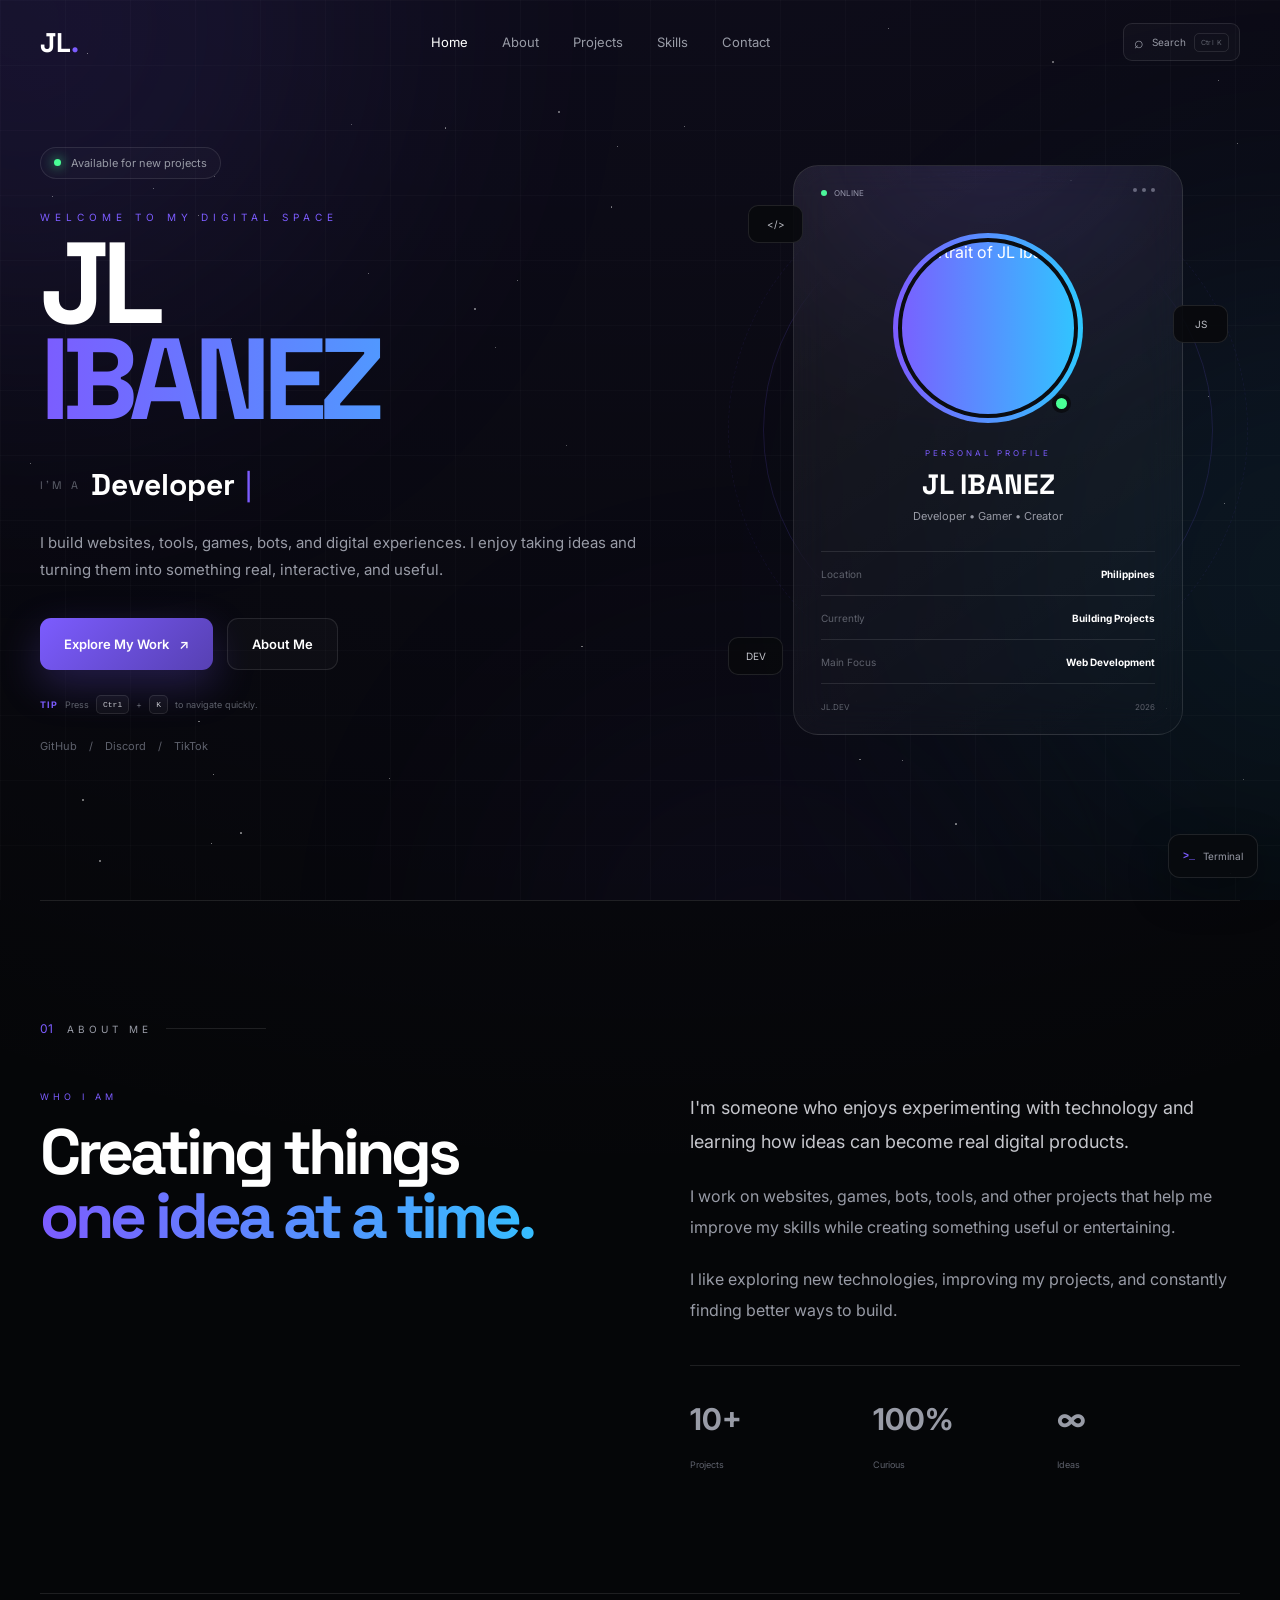
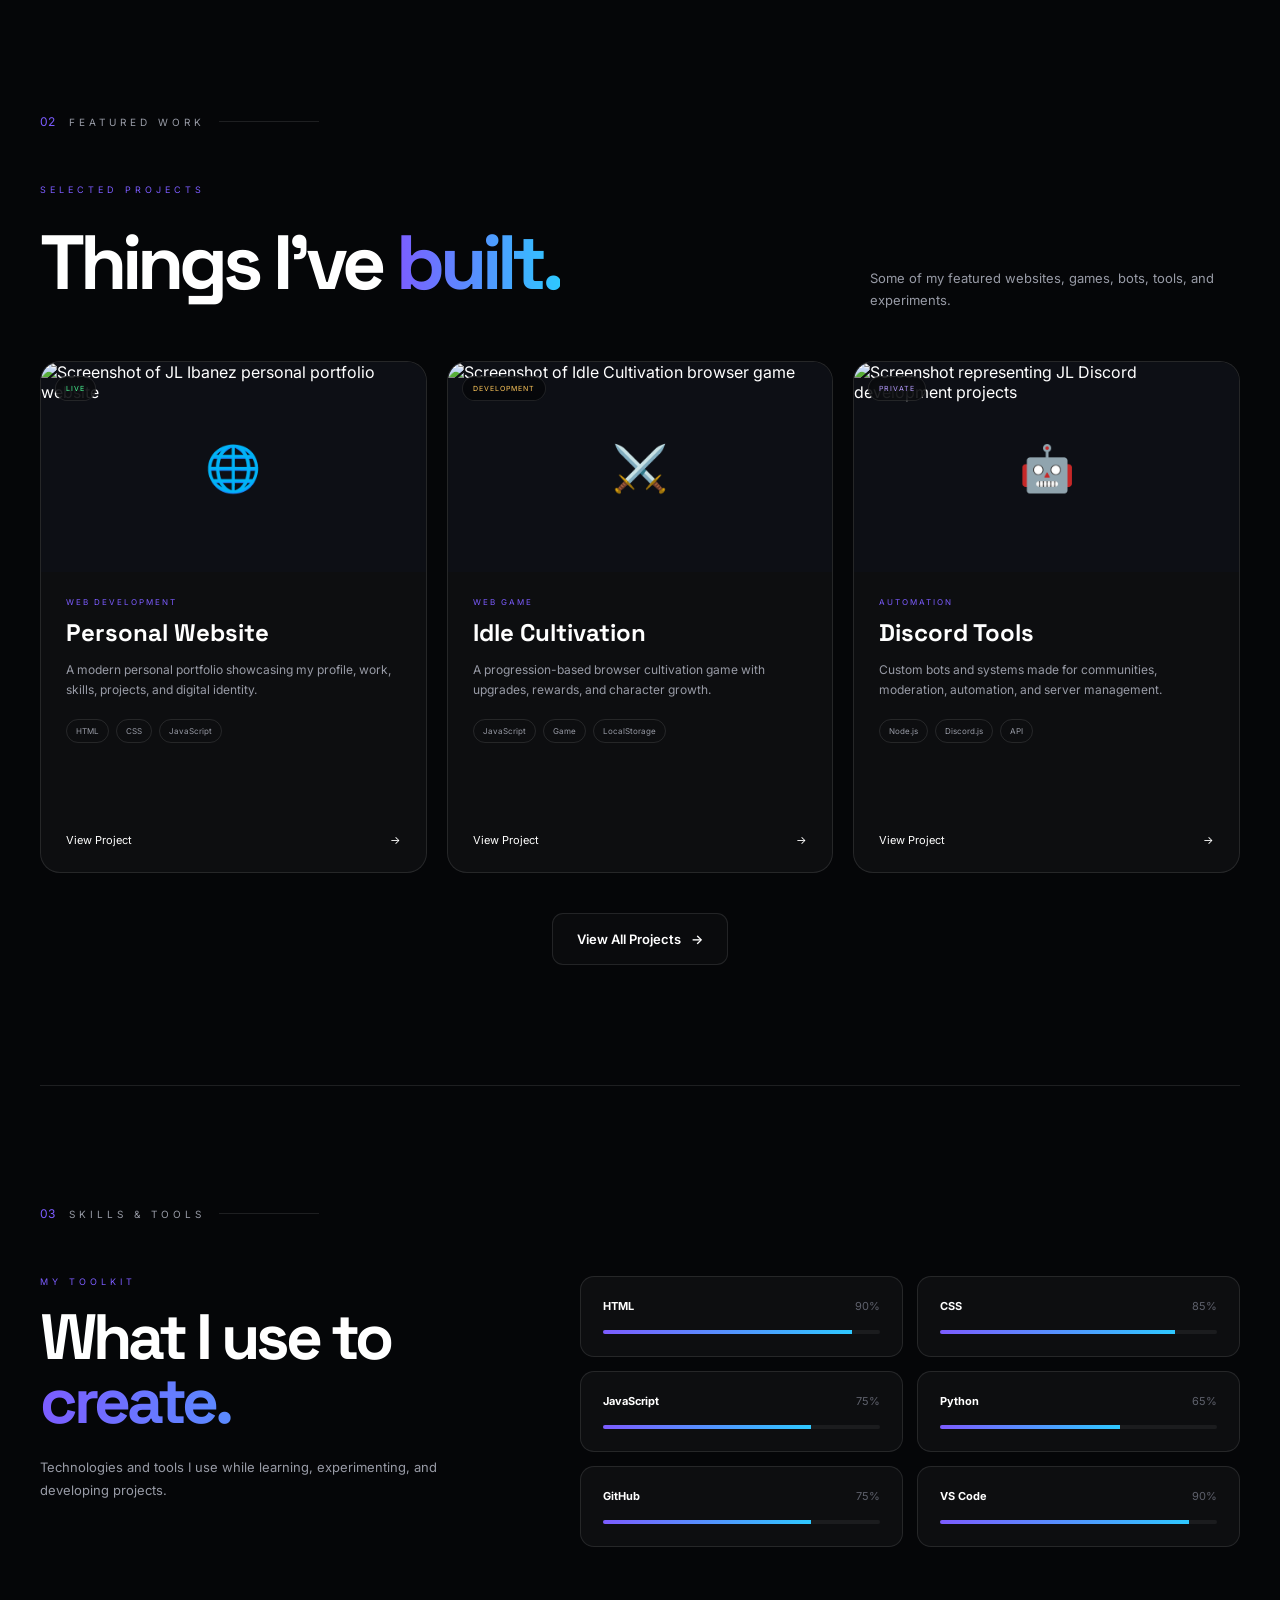
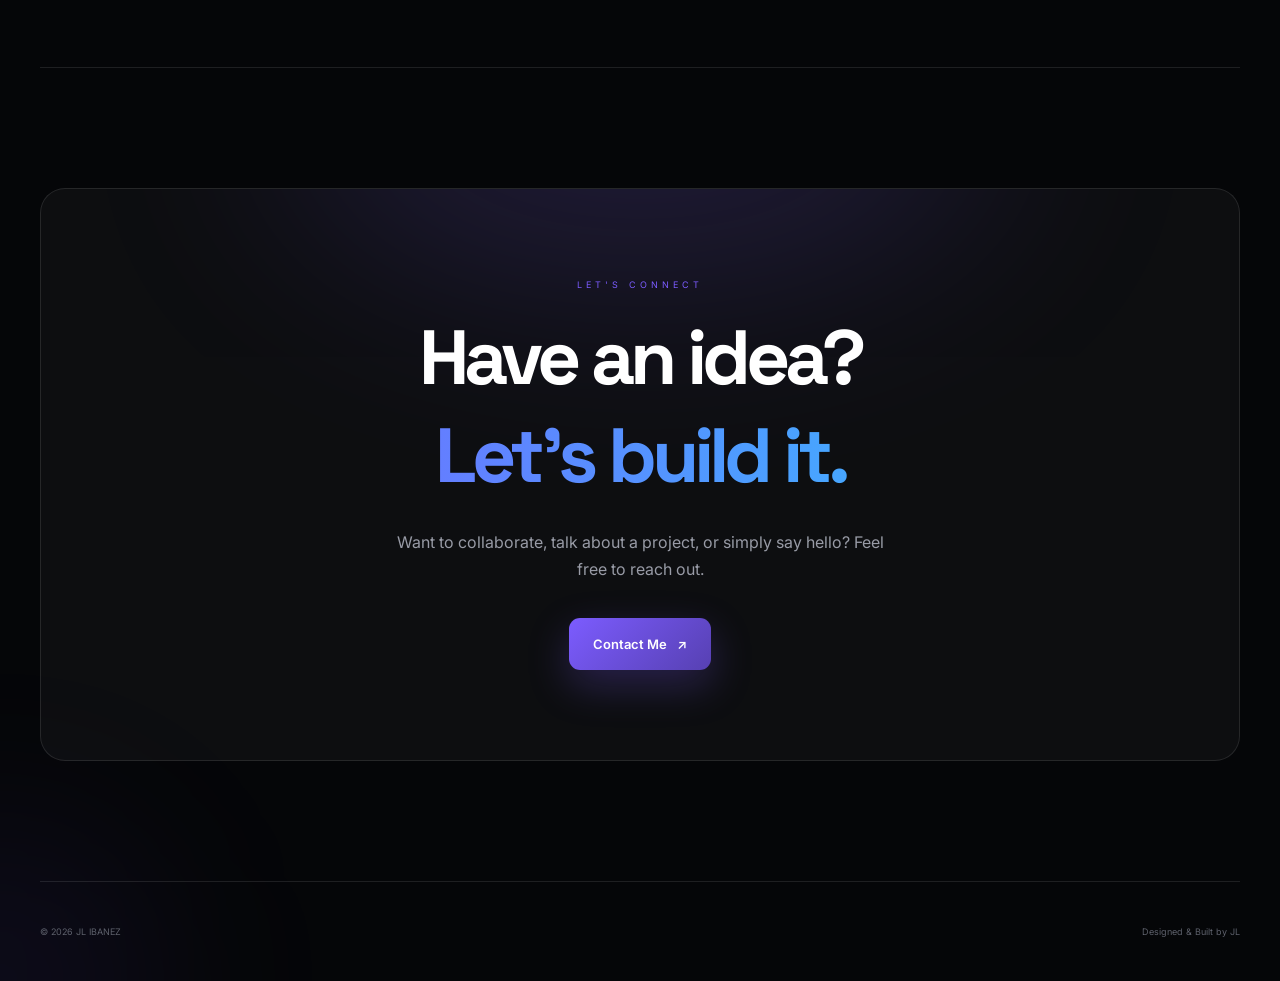
==== index.html @ 0a4d68ba "Add files via upload" ====
<!DOCTYPE html>
<html lang="en">
<head>
  <meta charset="UTF-8" />

  <meta
    name="viewport"
    content="width=device-width, initial-scale=1.0"
  />

  <!-- ======================================
       PRIMARY SEO
  ======================================= -->

  <title>JL Ibanez | Developer, Gamer & Creator</title>

  <meta
    name="description"
    content="The personal website of JL Ibanez — a developer, gamer, and creator building websites, games, tools, Discord systems, and digital experiences."
  />

  <meta
    name="keywords"
    content="JL Ibanez, JL developer, web developer, portfolio, programmer, web development, JavaScript, HTML, CSS, Discord bots, games, Philippines"
  />

  <meta
    name="author"
    content="JL Ibanez"
  />

  <meta
    name="robots"
    content="index, follow"
  />

  <meta
    name="googlebot"
    content="index, follow"
  />

  <meta
    name="theme-color"
    content="#050608"
  />


  <!-- ======================================
       CANONICAL URL
  ======================================= -->

  <link
    rel="canonical"
    href="https://yourdomain.com/"
  />


  <!-- ======================================
       OPEN GRAPH
       Discord / Facebook / Messenger etc.
  ======================================= -->

  <meta
    property="og:type"
    content="website"
  />

  <meta
    property="og:site_name"
    content="JL.DEV"
  />

  <meta
    property="og:title"
    content="JL Ibanez | Developer, Gamer & Creator"
  />

  <meta
    property="og:description"
    content="Developer, gamer, and creator building websites, games, tools, bots, and digital experiences."
  />

  <meta
    property="og:url"
    content="https://yourdomain.com/"
  />

  <meta
    property="og:image"
    content="https://yourdomain.com/assets/og-preview.jpg"
  />

  <meta
    property="og:image:secure_url"
    content="https://yourdomain.com/assets/og-preview.jpg"
  />

  <meta
    property="og:image:type"
    content="image/jpeg"
  />

  <meta
    property="og:image:width"
    content="1200"
  />

  <meta
    property="og:image:height"
    content="630"
  />

  <meta
    property="og:image:alt"
    content="JL Ibanez — Developer, Gamer and Creator"
  />


  <!-- ======================================
       TWITTER / X
  ======================================= -->

  <meta
    name="twitter:card"
    content="summary_large_image"
  />

  <meta
    name="twitter:title"
    content="JL Ibanez | Developer, Gamer & Creator"
  />

  <meta
    name="twitter:description"
    content="Developer, gamer, and creator building websites, games, tools, bots, and digital experiences."
  />

  <meta
    name="twitter:image"
    content="https://yourdomain.com/assets/og-preview.jpg"
  />

  <meta
    name="twitter:image:alt"
    content="JL Ibanez — Developer, Gamer and Creator"
  />


  <!-- ======================================
       FAVICON
  ======================================= -->

  <link
    rel="icon"
    type="image/png"
    href="assets/profile.jpg"
  />


  <!-- ======================================
       STRUCTURED DATA
  ======================================= -->

  <script type="application/ld+json">
  {
    "@context": "https://schema.org",
    "@type": "Person",
    "name": "JL Ibanez",
    "url": "https://yourdomain.com/",
    "image": "https://yourdomain.com/assets/profile.jpg",
    "description": "Developer, gamer, and creator building websites, games, tools, bots, and digital experiences.",
    "jobTitle": "Developer",
    "knowsAbout": [
      "HTML",
      "CSS",
      "JavaScript",
      "Python",
      "Web Development",
      "Discord Bots",
      "Game Development"
    ]
  }
  </script>


  <!-- ======================================
       FONTS
  ======================================= -->

  <link
    rel="preconnect"
    href="https://fonts.googleapis.com"
  />

  <link
    rel="preconnect"
    href="https://fonts.gstatic.com"
    crossorigin
  />

  <link
    href="https://fonts.googleapis.com/css2?family=Inter:wght@400;500;600;700;800&family=Space+Grotesk:wght@500;600;700&display=swap"
    rel="stylesheet"
  />


  <!-- ======================================
       CSS
  ======================================= -->

  <link
    rel="stylesheet"
    href="style.css"
  />
</head>

<body>

  <!-- ======================================
       LOADER
  ======================================= -->

  <div class="loader" id="loader">

    <div class="loader-inner">

      <div class="loader-logo">
        JL<span>.</span>
      </div>

      <div class="loader-bar">
        <div class="loader-progress"></div>
      </div>

      <p>
        LOADING EXPERIENCE
      </p>

    </div>

  </div>


  <!-- ======================================
       BACKGROUND
  ======================================= -->

  <div class="background">

    <div class="grid"></div>

    <div class="glow glow-one"></div>

    <div class="glow glow-two"></div>

    <div class="glow glow-three"></div>

    <div id="stars"></div>

  </div>


  <!-- ======================================
       HEADER
  ======================================= -->

  <header
    class="header"
    id="header"
  >

    <a
      href="#home"
      class="logo"
      aria-label="JL Home"
    >
      JL<span>.</span>
    </a>


    <nav
      class="nav"
      id="nav"
      aria-label="Main navigation"
    >

      <a
        href="#home"
        class="nav-link active"
      >
        Home
      </a>

      <a
        href="#about"
        class="nav-link"
      >
        About
      </a>

      <a
        href="#projects"
        class="nav-link"
      >
        Projects
      </a>

      <a
        href="#skills"
        class="nav-link"
      >
        Skills
      </a>

      <a
        href="#contact"
        class="nav-link"
      >
        Contact
      </a>

    </nav>


    <div class="header-actions">

      <button
        class="command-trigger"
        id="commandTrigger"
        aria-label="Open command palette"
      >

        <span>
          ⌕
        </span>

        <span class="command-trigger-text">
          Search
        </span>

        <span class="command-shortcut">
          Ctrl K
        </span>

      </button>


      <button
        class="menu-btn"
        id="menuBtn"
        aria-label="Toggle navigation"
      >

        <span></span>
        <span></span>
        <span></span>

      </button>

    </div>

  </header>


  <main>

    <!-- ======================================
         HERO
    ======================================= -->

    <section
      class="hero section"
      id="home"
    >

      <div class="hero-left">

        <div class="availability">

          <span class="availability-dot"></span>

          Available for new projects

        </div>


        <p class="eyebrow">
          WELCOME TO MY DIGITAL SPACE
        </p>


        <h1 class="hero-title">

          <span>
            JL
          </span>

          <span class="gradient-text">
            IBANEZ
          </span>

        </h1>


        <div class="hero-role">

          <span>
            I'M A
          </span>

          <strong id="typingText">
            Developer
          </strong>

          <span class="typing-cursor">
            |
          </span>

        </div>


        <p class="hero-description">
          I build websites, tools, games, bots, and digital experiences.
          I enjoy taking ideas and turning them into something real,
          interactive, and useful.
        </p>


        <div class="hero-actions">

          <a
            href="#projects"
            class="btn btn-primary"
          >
            Explore My Work

            <span>
              ↗
            </span>
          </a>


          <a
            href="#about"
            class="btn btn-secondary"
          >
            About Me
          </a>

        </div>


        <div class="hero-shortcut-hint">

          <span>
            TIP
          </span>

          Press

          <kbd>
            Ctrl
          </kbd>

          <span>
            +
          </span>

          <kbd>
            K
          </kbd>

          to navigate quickly.

        </div>


        <div class="hero-socials">

          <a href="#" target="_blank">
            GitHub
          </a>

          <span>/</span>

          <a href="#" target="_blank">
            Discord
          </a>

          <span>/</span>

          <a href="#" target="_blank">
            TikTok
          </a>

        </div>

      </div>


      <div class="hero-right">

        <div class="profile-wrapper">

          <div class="profile-orbit orbit-one"></div>

          <div class="profile-orbit orbit-two"></div>


          <div class="floating-chip chip-one">
            &lt;/&gt;
          </div>


          <div class="floating-chip chip-two">
            JS
          </div>


          <div class="floating-chip chip-three">
            DEV
          </div>


          <article
            class="profile-card"
            id="profileCard"
          >

            <div class="profile-card-glow"></div>


            <div class="profile-top">

              <div class="status">

                <span></span>

                ONLINE

              </div>


              <div class="card-dots">

                <i></i>
                <i></i>
                <i></i>

              </div>

            </div>


            <div class="profile-image-wrap">

              <div class="profile-image-ring">

                <img
                  src="assets/profile.jpg"
                  alt="Portrait of JL Ibanez"
                  class="profile-image"
                />

              </div>

              <span class="profile-online-dot"></span>

            </div>


            <div class="profile-content">

              <p class="profile-label">
                PERSONAL PROFILE
              </p>

              <h2>
                JL IBANEZ
              </h2>

              <p class="profile-role">
                Developer • Gamer • Creator
              </p>

            </div>


            <div class="profile-data">

              <div class="profile-data-row">

                <span>
                  Location
                </span>

                <strong>
                  Philippines
                </strong>

              </div>


              <div class="profile-data-row">

                <span>
                  Currently
                </span>

                <strong>
                  Building Projects
                </strong>

              </div>


              <div class="profile-data-row">

                <span>
                  Main Focus
                </span>

                <strong>
                  Web Development
                </strong>

              </div>

            </div>


            <div class="profile-footer">

              <span>
                JL.DEV
              </span>

              <span>
                2026
              </span>

            </div>

          </article>

        </div>

      </div>

    </section>


    <!-- ======================================
         ABOUT
    ======================================= -->

    <section
      class="about section"
      id="about"
    >

      <div class="section-heading">

        <span>
          01
        </span>

        <p>
          ABOUT ME
        </p>

      </div>


      <div class="about-grid">

        <div class="about-heading">

          <p class="section-label">
            WHO I AM
          </p>


          <h2>

            Creating things

            <span class="gradient-text">
              one idea at a time.
            </span>

          </h2>

        </div>


        <div class="about-content">

          <p class="about-lead">
            I'm someone who enjoys experimenting with technology
            and learning how ideas can become real digital products.
          </p>


          <p>
            I work on websites, games, bots, tools, and other
            projects that help me improve my skills while creating
            something useful or entertaining.
          </p>


          <p>
            I like exploring new technologies, improving my projects,
            and constantly finding better ways to build.
          </p>


          <div class="about-stats">

            <div class="stat">

              <strong>
                10+
              </strong>

              <span>
                Projects
              </span>

            </div>


            <div class="stat">

              <strong>
                100%
              </strong>

              <span>
                Curious
              </span>

            </div>


            <div class="stat">

              <strong>
                ∞
              </strong>

              <span>
                Ideas
              </span>

            </div>

          </div>

        </div>

      </div>

    </section>


    <!-- ======================================
         PROJECTS
    ======================================= -->

    <section
      class="projects section"
      id="projects"
    >

      <div class="section-heading">

        <span>
          02
        </span>

        <p>
          FEATURED WORK
        </p>

      </div>


      <div class="projects-header">

        <div>

          <p class="section-label">
            SELECTED PROJECTS
          </p>


          <h2>

            Things I've

            <span class="gradient-text">
              built.
            </span>

          </h2>

        </div>


        <p class="projects-description">
          Some of my featured websites, games, bots,
          tools, and experiments.
        </p>

      </div>


      <div class="project-grid">

        <article class="project-card">

          <div class="project-image">

            <img
              src="assets/projects/personal-website.jpg"
              alt="Screenshot of JL Ibanez personal portfolio website"
              class="project-screenshot"
            />

            <div class="project-placeholder">
              🌐
            </div>

            <span class="project-status live">
              LIVE
            </span>

          </div>


          <div class="project-body">

            <p class="project-category">
              WEB DEVELOPMENT
            </p>

            <h3>
              Personal Website
            </h3>

            <p>
              A modern personal portfolio showcasing my profile,
              work, skills, projects, and digital identity.
            </p>


            <div class="project-tags">

              <span>HTML</span>

              <span>CSS</span>

              <span>JavaScript</span>

            </div>


            <a
              href="projects.html"
              class="project-link"
            >
              View Project

              <span>
                →
              </span>
            </a>

          </div>

        </article>


        <article class="project-card">

          <div class="project-image">

            <img
              src="assets/projects/idle-cultivation.jpg"
              alt="Screenshot of Idle Cultivation browser game"
              class="project-screenshot"
            />

            <div class="project-placeholder">
              ⚔️
            </div>

            <span class="project-status development">
              DEVELOPMENT
            </span>

          </div>


          <div class="project-body">

            <p class="project-category">
              WEB GAME
            </p>

            <h3>
              Idle Cultivation
            </h3>

            <p>
              A progression-based browser cultivation game
              with upgrades, rewards, and character growth.
            </p>


            <div class="project-tags">

              <span>
                JavaScript
              </span>

              <span>
                Game
              </span>

              <span>
                LocalStorage
              </span>

            </div>


            <a
              href="projects.html"
              class="project-link"
            >
              View Project

              <span>
                →
              </span>
            </a>

          </div>

        </article>


        <article class="project-card">

          <div class="project-image">

            <img
              src="assets/projects/discord-tools.jpg"
              alt="Screenshot representing JL Discord development projects"
              class="project-screenshot"
            />

            <div class="project-placeholder">
              🤖
            </div>

            <span class="project-status private">
              PRIVATE
            </span>

          </div>


          <div class="project-body">

            <p class="project-category">
              AUTOMATION
            </p>

            <h3>
              Discord Tools
            </h3>

            <p>
              Custom bots and systems made for communities,
              moderation, automation, and server management.
            </p>


            <div class="project-tags">

              <span>
                Node.js
              </span>

              <span>
                Discord.js
              </span>

              <span>
                API
              </span>

            </div>


            <a
              href="projects.html"
              class="project-link"
            >
              View Project

              <span>
                →
              </span>
            </a>

          </div>

        </article>

      </div>


      <div class="view-all-projects">

        <a
          href="projects.html"
          class="btn btn-secondary"
        >
          View All Projects

          <span>
            →
          </span>
        </a>

      </div>

    </section>


    <!-- ======================================
         SKILLS
    ======================================= -->

    <section
      class="skills section"
      id="skills"
    >

      <div class="section-heading">

        <span>
          03
        </span>

        <p>
          SKILLS & TOOLS
        </p>

      </div>


      <div class="skills-layout">

        <div class="skills-heading">

          <p class="section-label">
            MY TOOLKIT
          </p>


          <h2>

            What I use to

            <span class="gradient-text">
              create.
            </span>

          </h2>


          <p>
            Technologies and tools I use while learning,
            experimenting, and developing projects.
          </p>

        </div>


        <div class="skills-grid">

          <div class="skill-card">

            <div class="skill-header">

              <strong>
                HTML
              </strong>

              <span>
                90%
              </span>

            </div>


            <div class="skill-track">

              <div
                class="skill-progress"
                data-width="90"
              ></div>

            </div>

          </div>


          <div class="skill-card">

            <div class="skill-header">

              <strong>
                CSS
              </strong>

              <span>
                85%
              </span>

            </div>


            <div class="skill-track">

              <div
                class="skill-progress"
                data-width="85"
              ></div>

            </div>

          </div>


          <div class="skill-card">

            <div class="skill-header">

              <strong>
                JavaScript
              </strong>

              <span>
                75%
              </span>

            </div>


            <div class="skill-track">

              <div
                class="skill-progress"
                data-width="75"
              ></div>

            </div>

          </div>


          <div class="skill-card">

            <div class="skill-header">

              <strong>
                Python
              </strong>

              <span>
                65%
              </span>

            </div>


            <div class="skill-track">

              <div
                class="skill-progress"
                data-width="65"
              ></div>

            </div>

          </div>


          <div class="skill-card">

            <div class="skill-header">

              <strong>
                GitHub
              </strong>

              <span>
                75%
              </span>

            </div>


            <div class="skill-track">

              <div
                class="skill-progress"
                data-width="75"
              ></div>

            </div>

          </div>


          <div class="skill-card">

            <div class="skill-header">

              <strong>
                VS Code
              </strong>

              <span>
                90%
              </span>

            </div>


            <div class="skill-track">

              <div
                class="skill-progress"
                data-width="90"
              ></div>

            </div>

          </div>

        </div>

      </div>

    </section>


    <!-- ======================================
         CONTACT
    ======================================= -->

    <section
      class="contact section"
      id="contact"
    >

      <div class="contact-card">

        <div class="contact-glow"></div>

        <p class="section-label">
          LET'S CONNECT
        </p>


        <h2>

          Have an idea?

          <span class="gradient-text">
            Let's build it.
          </span>

        </h2>


        <p class="contact-text">
          Want to collaborate, talk about a project,
          or simply say hello? Feel free to reach out.
        </p>


        <a
          href="mailto:your@email.com"
          class="btn btn-primary"
        >
          Contact Me

          <span>
            ↗
          </span>
        </a>

      </div>

    </section>

  </main>


  <!-- ======================================
       COMMAND PALETTE
  ======================================= -->

  <div
    class="command-palette"
    id="commandPalette"
    aria-hidden="true"
  >

    <div
      class="command-backdrop"
      id="commandBackdrop"
    ></div>


    <div class="command-window">

      <div class="command-search">

        <span class="command-search-icon">
          ⌕
        </span>

        <input
          type="text"
          id="commandInput"
          placeholder="Search JL's website..."
          autocomplete="off"
        />

        <kbd>
          ESC
        </kbd>

      </div>


      <div
        class="command-results"
        id="commandResults"
      ></div>


      <div class="command-footer">

        <div>

          <kbd>↑</kbd>

          <kbd>↓</kbd>

          <span>
            Navigate
          </span>

        </div>


        <div>

          <kbd>
            Enter
          </kbd>

          <span>
            Select
          </span>

        </div>


        <div>

          <kbd>
            Esc
          </kbd>

          <span>
            Close
          </span>

        </div>

      </div>

    </div>

  </div>


  <!-- ======================================
       TERMINAL
  ======================================= -->

  <div
    class="terminal-overlay"
    id="terminalOverlay"
    aria-hidden="true"
  >

    <div
      class="terminal-backdrop"
      id="terminalBackdrop"
    ></div>


    <div class="terminal-window">

      <div class="terminal-header">

        <div class="terminal-title">

          <div class="terminal-lights">

            <span></span>

            <span></span>

            <span></span>

          </div>


          <p>
            JL.DEV TERMINAL
          </p>

        </div>


        <button
          id="terminalClose"
          class="terminal-close"
          aria-label="Close terminal"
        >
          ×
        </button>

      </div>


      <div
        class="terminal-body"
        id="terminalBody"
      >

        <div class="terminal-welcome">

          <p class="terminal-accent">
            JL.DEV TERMINAL v1.0
          </p>

          <p>
            Welcome to my interactive developer terminal.
          </p>

          <p>
            Type <strong>help</strong> to see available commands.
          </p>

        </div>


        <div
          class="terminal-output"
          id="terminalOutput"
        ></div>


        <div class="terminal-input-row">

          <span class="terminal-prompt">
            visitor@jl.dev:~$
          </span>

          <input
            type="text"
            id="terminalInput"
            autocomplete="off"
            spellcheck="false"
            placeholder="type help..."
          />

        </div>

      </div>

    </div>

  </div>


  <!-- ======================================
       TERMINAL BUTTON
  ======================================= -->

  <button
    class="terminal-trigger"
    id="terminalTrigger"
  >

    <span class="terminal-trigger-icon">
      &gt;_
    </span>

    <span>
      Terminal
    </span>

  </button>


  <!-- ======================================
       FOOTER
  ======================================= -->

  <footer>

    <p>
      © <span id="year"></span> JL IBANEZ
    </p>

    <p>
      Designed & Built by JL
    </p>

  </footer>


  <div
    class="cursor-glow"
    id="cursorGlow"
  ></div>


  <script src="script.js"></script>

</body>
</html>
---- style.css ----
:root {
  --bg: #050608;

  --surface:
    rgba(255, 255, 255, 0.035);

  --surface-hover:
    rgba(255, 255, 255, 0.065);

  --border:
    rgba(255, 255, 255, 0.1);

  --border-bright:
    rgba(255, 255, 255, 0.18);

  --text: #ffffff;

  --text-soft: #989ba6;

  --text-dim: #5e616c;

  --purple: #7c5cff;

  --blue: #2ec8ff;

  --green: #49ff96;

  --yellow: #ffc75c;

  --gradient:
    linear-gradient(
      90deg,
      var(--purple),
      var(--blue)
    );

  --max-width: 1200px;
}


/* ======================================
   RESET
====================================== */

* {
  margin: 0;
  padding: 0;

  box-sizing: border-box;
}


html {
  scroll-behavior: smooth;
}


body {
  min-height: 100vh;

  font-family:
    "Inter",
    sans-serif;

  background:
    radial-gradient(
      circle at 50% -20%,
      rgba(124, 92, 255, 0.12),
      transparent 40%
    ),
    var(--bg);

  color: var(--text);

  overflow-x: hidden;
}


body.loading,
body.overlay-open {
  overflow: hidden;
}


a {
  color: inherit;

  text-decoration: none;
}


button,
input {
  font: inherit;
}


button {
  color: inherit;
}


img {
  display: block;
}


::selection {
  color: white;

  background:
    var(--purple);
}


/* ======================================
   SCROLLBAR
====================================== */

::-webkit-scrollbar {
  width: 8px;
}


::-webkit-scrollbar-track {
  background: var(--bg);
}


::-webkit-scrollbar-thumb {
  border-radius: 100px;

  background: #272a34;
}


::-webkit-scrollbar-thumb:hover {
  background:
    var(--purple);
}


/* ======================================
   LOADER
====================================== */

.loader {
  position: fixed;
  inset: 0;

  z-index: 99999;

  display: flex;

  align-items: center;
  justify-content: center;

  background: var(--bg);

  transition:
    opacity 0.6s,
    visibility 0.6s;
}


.loader.hidden {
  opacity: 0;

  visibility: hidden;

  pointer-events: none;
}


.loader-inner {
  width: min(
    280px,
    calc(100% - 50px)
  );

  text-align: center;
}


.loader-logo {
  margin-bottom: 25px;

  font-family:
    "Space Grotesk",
    sans-serif;

  font-size: 60px;

  font-weight: 700;
}


.loader-logo span {
  color: var(--purple);
}


.loader-bar {
  height: 3px;

  overflow: hidden;

  border-radius: 100px;

  background:
    rgba(255, 255, 255, 0.07);
}


.loader-progress {
  width: 0;

  height: 100%;

  background:
    var(--gradient);

  animation:
    loadingBar 1.4s forwards;
}


.loader p {
  margin-top: 15px;

  color: var(--text-dim);

  font-size: 8px;

  letter-spacing: 4px;
}


@keyframes loadingBar {

  to {
    width: 100%;
  }

}


/* ======================================
   BACKGROUND
====================================== */

.background {
  position: fixed;
  inset: 0;

  z-index: -10;

  overflow: hidden;

  pointer-events: none;
}


.grid {
  position: absolute;
  inset: 0;

  background-image:
    linear-gradient(
      rgba(255, 255, 255, 0.02) 1px,
      transparent 1px
    ),
    linear-gradient(
      90deg,
      rgba(255, 255, 255, 0.02) 1px,
      transparent 1px
    );

  background-size:
    65px 65px;
}


.glow {
  position: absolute;

  border-radius: 50%;

  filter:
    blur(140px);

  transition:
    background 0.5s ease;
}


.glow-one {
  width: 650px;
  height: 650px;

  top: -300px;
  left: -300px;

  background:
    var(--purple);

  opacity: 0.12;
}


.glow-two {
  width: 650px;
  height: 650px;

  top: 250px;
  right: -350px;

  background:
    var(--blue);

  opacity: 0.08;
}


.glow-three {
  width: 500px;
  height: 500px;

  left: 40%;
  bottom: -300px;

  background:
    var(--purple);

  opacity: 0.06;
}


.star {
  position: absolute;

  border-radius: 50%;

  background:
    rgba(255, 255, 255, 0.5);

  animation:
    twinkle linear infinite;
}


@keyframes twinkle {

  50% {
    opacity: 0.15;
  }

}


/* MATRIX EFFECT */

body.matrix-mode .grid {
  background-image:
    linear-gradient(
      rgba(70, 255, 140, 0.035) 1px,
      transparent 1px
    ),
    linear-gradient(
      90deg,
      rgba(70, 255, 140, 0.035) 1px,
      transparent 1px
    );
}


/* ======================================
   HEADER
====================================== */

.header {
  position: fixed;

  top: 0;
  left: 50%;

  z-index: 1000;

  width:
    min(
      calc(100% - 40px),
      var(--max-width)
    );

  height: 84px;

  display: flex;

  align-items: center;
  justify-content: space-between;

  transform:
    translateX(-50%);

  transition:
    0.3s ease;
}


.header.scrolled {
  top: 12px;

  height: 66px;

  padding:
    0 22px;

  border:
    1px solid var(--border);

  border-radius: 16px;

  background:
    rgba(7, 8, 12, 0.82);

  backdrop-filter:
    blur(22px);

  box-shadow:
    0 15px 50px
    rgba(0, 0, 0, 0.25);
}


.logo {
  font-family:
    "Space Grotesk",
    sans-serif;

  font-size: 27px;

  font-weight: 700;
}


.logo span {
  color:
    var(--purple);
}


.nav {
  display: flex;

  align-items: center;

  gap: 34px;
}


.nav-link {
  color:
    var(--text-soft);

  font-size: 13px;

  transition:
    color 0.25s;
}


.nav-link:hover,
.nav-link.active {
  color: white;
}


.header-actions {
  display: flex;

  align-items: center;

  gap: 10px;
}


/* COMMAND BUTTON */

.command-trigger {
  height: 38px;

  padding:
    0 10px;

  display: flex;

  align-items: center;

  gap: 8px;

  border:
    1px solid var(--border);

  border-radius: 9px;

  color:
    var(--text-soft);

  background:
    rgba(255, 255, 255, 0.025);

  cursor: pointer;

  transition:
    0.25s;
}


.command-trigger:hover {
  color: white;

  border-color:
    rgba(124, 92, 255, 0.45);

  background:
    rgba(124, 92, 255, 0.1);
}


.command-trigger-text {
  font-size: 10px;
}


.command-shortcut {
  padding:
    4px 6px;

  border:
    1px solid var(--border);

  border-radius: 5px;

  color:
    var(--text-dim);

  font-size: 7px;

  letter-spacing: 0.4px;
}


/* MOBILE MENU */

.menu-btn {
  display: none;

  width: 32px;

  border: 0;

  background: none;

  cursor: pointer;
}


.menu-btn span {
  width: 100%;
  height: 2px;

  display: block;

  margin: 6px 0;

  background: white;
}


/* ======================================
   GENERAL
====================================== */

.section {
  width:
    min(
      calc(100% - 40px),
      var(--max-width)
    );

  margin: auto;

  padding:
    120px 0;
}


.section-heading {
  display: flex;

  align-items: center;

  gap: 14px;

  margin-bottom: 55px;
}


.section-heading span {
  color:
    var(--purple);

  font-size: 12px;
}


.section-heading p {
  color:
    var(--text-soft);

  font-size: 10px;

  letter-spacing: 4px;
}


.section-heading::after {
  content: "";

  width: 100px;
  height: 1px;

  background:
    var(--border);
}


.section-label {
  margin-bottom: 18px;

  color:
    var(--purple);

  font-size: 9px;

  letter-spacing: 4px;
}


.gradient-text {
  color: transparent;

  background:
    var(--gradient);

  background-clip: text;

  -webkit-background-clip:
    text;
}


/* BUTTON */

.btn {
  min-height: 52px;

  padding:
    0 24px;

  display: inline-flex;

  align-items: center;
  justify-content: center;

  gap: 10px;

  border-radius: 11px;

  font-size: 13px;

  font-weight: 600;

  transition:
    0.3s;
}


.btn-primary {
  background:
    linear-gradient(
      135deg,
      var(--purple),
      color-mix(
        in srgb,
        var(--purple) 70%,
        black
      )
    );

  box-shadow:
    0 15px 40px
    rgba(124, 92, 255, 0.25);
}


.btn-primary:hover {
  transform:
    translateY(-4px);
}


.btn-secondary {
  border:
    1px solid var(--border);

  background:
    rgba(255, 255, 255, 0.025);
}


.btn-secondary:hover {
  transform:
    translateY(-4px);

  background:
    rgba(255, 255, 255, 0.06);
}


/* ======================================
   HERO
====================================== */

.hero {
  min-height: 100vh;

  display: grid;

  grid-template-columns:
    1.1fr 0.9fr;

  align-items: center;

  gap: 80px;

  padding-top: 120px;
}


.availability {
  width: fit-content;

  padding:
    8px 13px;

  display: flex;

  align-items: center;

  gap: 10px;

  margin-bottom: 32px;

  border:
    1px solid var(--border);

  border-radius: 100px;

  color:
    var(--text-soft);

  background:
    rgba(255, 255, 255, 0.02);

  font-size: 11px;
}


.availability-dot {
  width: 7px;
  height: 7px;

  border-radius: 50%;

  background:
    var(--green);

  box-shadow:
    0 0 12px
    var(--green);
}


.eyebrow {
  margin-bottom: 13px;

  color:
    var(--purple);

  font-size: 10px;

  letter-spacing: 5px;
}


.hero-title {
  margin-bottom: 35px;

  font-family:
    "Space Grotesk",
    sans-serif;

  font-size:
    clamp(
      80px,
      9vw,
      135px
    );

  line-height: 0.83;

  letter-spacing: -8px;
}


.hero-title span {
  display: block;
}


.hero-role {
  min-height: 45px;

  display: flex;

  align-items: center;

  gap: 10px;

  margin-bottom: 22px;

  font-family:
    "Space Grotesk",
    sans-serif;

  font-size: 30px;
}


.hero-role > span:first-child {
  color:
    var(--text-dim);

  font-size: 11px;

  letter-spacing: 3px;
}


.typing-cursor {
  color:
    var(--purple);

  animation:
    blink 0.8s infinite;
}


@keyframes blink {

  50% {
    opacity: 0;
  }

}


.hero-description {
  max-width: 620px;

  color:
    var(--text-soft);

  font-size: 15px;

  line-height: 1.8;
}


.hero-actions {
  display: flex;

  gap: 14px;

  margin-top: 35px;
}


.hero-shortcut-hint {
  margin-top: 25px;

  display: flex;

  align-items: center;

  flex-wrap: wrap;

  gap: 7px;

  color:
    var(--text-dim);

  font-size: 9px;
}


.hero-shortcut-hint > span:first-child {
  color:
    var(--purple);

  font-weight: 700;

  letter-spacing: 1px;
}


.hero-shortcut-hint kbd {
  padding:
    4px 6px;

  border:
    1px solid var(--border);

  border-radius: 5px;

  color:
    #c7c8cf;

  background:
    rgba(255, 255, 255, 0.035);

  font-size: 8px;
}


.hero-socials {
  display: flex;

  gap: 12px;

  margin-top: 25px;

  color:
    var(--text-dim);

  font-size: 11px;
}


.hero-socials a:hover {
  color: white;
}


/* ======================================
   PROFILE
====================================== */

.hero-right {
  display: flex;

  justify-content: center;
}


.profile-wrapper {
  width: 450px;

  position: relative;

  display: flex;

  justify-content: center;
}


.profile-orbit {
  position: absolute;

  border:
    1px solid
    rgba(124, 92, 255, 0.15);

  border-radius: 50%;
}


.orbit-one {
  width: 450px;
  height: 450px;

  top: 40px;

  animation:
    rotate 20s linear infinite;
}


.orbit-two {
  width: 520px;
  height: 520px;

  top: 5px;

  border-style: dashed;

  opacity: 0.5;

  animation:
    rotate 28s linear infinite reverse;
}


@keyframes rotate {

  to {
    transform:
      rotate(360deg);
  }

}


.floating-chip {
  position: absolute;

  z-index: 4;

  min-width: 55px;
  height: 38px;

  padding:
    0 12px;

  display: flex;

  align-items: center;
  justify-content: center;

  border:
    1px solid var(--border);

  border-radius: 10px;

  color:
    #c0c1c8;

  background:
    rgba(8, 9, 13, 0.9);

  font-size: 10px;
}


.chip-one {
  left: -15px;
  top: 40px;
}


.chip-two {
  right: -15px;
  top: 140px;
}


.chip-three {
  left: -35px;
  bottom: 60px;
}


.profile-card {
  width: 390px;

  padding:
    22px 27px;

  position: relative;

  z-index: 3;

  overflow: hidden;

  border:
    1px solid var(--border);

  border-radius: 25px;

  background:
    linear-gradient(
      145deg,
      rgba(255, 255, 255, 0.07),
      rgba(255, 255, 255, 0.015)
    );

  backdrop-filter:
    blur(18px);

  transform-style:
    preserve-3d;
}


.profile-card-glow {
  position: absolute;

  width: 300px;
  height: 300px;

  top: -200px;
  left: 50%;

  transform:
    translateX(-50%);

  border-radius: 50%;

  background:
    var(--purple);

  filter:
    blur(120px);

  opacity: 0.2;
}


.profile-top {
  display: flex;

  justify-content:
    space-between;
}


.status {
  display: flex;

  align-items: center;

  gap: 7px;

  color:
    var(--text-soft);

  font-size: 8px;
}


.status span {
  width: 6px;
  height: 6px;

  border-radius: 50%;

  background:
    var(--green);
}


.card-dots {
  display: flex;

  gap: 5px;
}


.card-dots i {
  width: 4px;
  height: 4px;

  border-radius: 50%;

  background:
    #676a75;
}


.profile-image-wrap {
  width: fit-content;

  position: relative;

  margin:
    35px auto 25px;
}


.profile-image-ring {
  width: 190px;
  height: 190px;

  padding: 5px;

  border-radius: 50%;

  background:
    var(--gradient);
}


.profile-image {
  width: 100%;
  height: 100%;

  object-fit: cover;

  border:
    4px solid #0b0d12;

  border-radius: 50%;
}


.profile-online-dot {
  position: absolute;

  right: 12px;
  bottom: 10px;

  width: 19px;
  height: 19px;

  border:
    4px solid #0b0d12;

  border-radius: 50%;

  background:
    var(--green);
}


.profile-content {
  text-align: center;
}


.profile-label {
  margin-bottom: 8px;

  color:
    var(--purple);

  font-size: 8px;

  letter-spacing: 3px;
}


.profile-content h2 {
  font-family:
    "Space Grotesk",
    sans-serif;

  font-size: 28px;
}


.profile-role {
  margin-top: 7px;

  color:
    var(--text-soft);

  font-size: 11px;
}


.profile-data {
  margin-top: 28px;

  border-top:
    1px solid var(--border);
}


.profile-data-row {
  min-height: 44px;

  display: flex;

  align-items: center;
  justify-content:
    space-between;

  border-bottom:
    1px solid var(--border);
}


.profile-data-row span {
  color:
    var(--text-dim);

  font-size: 10px;
}


.profile-data-row strong {
  font-size: 10px;
}


.profile-footer {
  margin-top: 18px;

  display: flex;

  justify-content:
    space-between;

  color:
    var(--text-dim);

  font-size: 8px;
}


/* ======================================
   SECTIONS
====================================== */

.about,
.projects,
.skills,
.contact {
  border-top:
    1px solid var(--border);
}


/* ABOUT */

.about-grid {
  display: grid;

  grid-template-columns:
    1fr 1fr;

  gap: 100px;
}


.about-heading h2 {
  font-family:
    "Space Grotesk",
    sans-serif;

  font-size:
    clamp(
      45px,
      5vw,
      70px
    );

  line-height: 1;

  letter-spacing: -4px;
}


.about-heading h2 span {
  display: block;
}


.about-content {
  color:
    var(--text-soft);

  line-height: 1.9;
}


.about-lead {
  color:
    #c5c6cc;

  font-size: 18px;
}


.about-content p + p {
  margin-top: 22px;
}


.about-stats {
  display: grid;

  grid-template-columns:
    repeat(3, 1fr);

  margin-top: 40px;

  padding-top: 25px;

  border-top:
    1px solid var(--border);
}


.stat {
  display: flex;

  flex-direction: column;

  gap: 8px;
}


.stat strong {
  font-size: 30px;
}


.stat span {
  color:
    var(--text-dim);

  font-size: 9px;
}


/* ======================================
   PROJECTS
====================================== */

.projects-header {
  display: flex;

  justify-content:
    space-between;

  align-items:
    flex-end;

  gap: 50px;

  margin-bottom: 50px;
}


.projects-header h2 {
  font-family:
    "Space Grotesk",
    sans-serif;

  font-size:
    clamp(
      50px,
      6vw,
      80px
    );

  letter-spacing: -5px;
}


.projects-description {
  max-width: 370px;

  color:
    var(--text-soft);

  font-size: 13px;

  line-height: 1.7;
}


.project-grid {
  display: grid;

  grid-template-columns:
    repeat(3, 1fr);

  gap: 20px;
}


.project-card {
  overflow: hidden;

  border:
    1px solid var(--border);

  border-radius: 20px;

  background:
    var(--surface);

  transition:
    0.35s;
}


.project-card:hover {
  transform:
    translateY(-10px);

  border-color:
    color-mix(
      in srgb,
      var(--purple) 50%,
      transparent
    );
}


.project-image {
  height: 210px;

  position: relative;

  overflow: hidden;

  background: #0d0f15;
}


.project-screenshot {
  width: 100%;
  height: 100%;

  position: relative;

  z-index: 2;

  object-fit: cover;

  transition:
    transform 0.4s;
}


.project-card:hover
.project-screenshot {
  transform:
    scale(1.04);
}


.project-placeholder {
  position: absolute;
  inset: 0;

  display: flex;

  align-items: center;
  justify-content: center;

  font-size: 45px;
}


.project-status {
  position: absolute;

  z-index: 3;

  top: 14px;
  left: 14px;

  padding:
    7px 10px;

  border:
    1px solid var(--border);

  border-radius: 100px;

  background:
    rgba(5, 6, 8, 0.78);

  backdrop-filter:
    blur(10px);

  font-size: 7px;

  letter-spacing: 1px;
}


.project-status.live {
  color:
    var(--green);
}


.project-status.development {
  color:
    var(--yellow);
}


.project-status.private {
  color:
    #b69cff;
}


.project-body {
  min-height: 300px;

  padding: 25px;

  display: flex;

  flex-direction: column;
}


.project-category {
  margin-bottom: 10px;

  color:
    var(--purple);

  font-size: 8px;

  letter-spacing: 2px;
}


.project-body h3 {
  margin-bottom: 12px;

  font-family:
    "Space Grotesk",
    sans-serif;

  font-size: 24px;
}


.project-body > p:not(
  .project-category
) {
  color:
    var(--text-soft);

  font-size: 12px;

  line-height: 1.7;
}


.project-tags {
  display: flex;

  flex-wrap: wrap;

  gap: 7px;

  margin-top: 18px;
}


.project-tags span {
  padding:
    6px 9px;

  border:
    1px solid var(--border);

  border-radius: 100px;

  color:
    var(--text-soft);

  font-size: 8px;
}


.project-link {
  margin-top: auto;

  padding-top: 25px;

  display: flex;

  justify-content:
    space-between;

  font-size: 11px;
}


.project-link:hover {
  color:
    var(--blue);
}


.view-all-projects {
  margin-top: 40px;

  text-align: center;
}


/* ======================================
   SKILLS
====================================== */

.skills-layout {
  display: grid;

  grid-template-columns:
    0.8fr 1.2fr;

  gap: 100px;
}


.skills-heading h2 {
  font-family:
    "Space Grotesk",
    sans-serif;

  font-size:
    clamp(
      45px,
      5vw,
      70px
    );

  line-height: 1;

  letter-spacing: -4px;
}


.skills-heading h2 span {
  display: block;
}


.skills-heading > p:last-child {
  margin-top: 23px;

  color:
    var(--text-soft);

  font-size: 13px;

  line-height: 1.8;
}


.skills-grid {
  display: grid;

  grid-template-columns:
    1fr 1fr;

  gap: 14px;
}


.skill-card {
  padding: 22px;

  border:
    1px solid var(--border);

  border-radius: 14px;

  background:
    var(--surface);

  transition:
    0.3s;
}


.skill-card:hover {
  transform:
    translateY(-4px);

  background:
    var(--surface-hover);
}


.skill-header {
  display: flex;

  justify-content:
    space-between;

  font-size: 11px;
}


.skill-header span {
  color:
    var(--text-dim);
}


.skill-track {
  height: 4px;

  margin-top: 17px;

  overflow: hidden;

  border-radius: 100px;

  background:
    rgba(255, 255, 255, 0.06);
}


.skill-progress {
  width: 0;

  height: 100%;

  background:
    var(--gradient);

  transition:
    width 1.2s ease;
}


/* ======================================
   CONTACT
====================================== */

.contact-card {
  padding:
    90px 40px;

  position: relative;

  overflow: hidden;

  text-align: center;

  border:
    1px solid var(--border);

  border-radius: 25px;

  background:
    var(--surface);
}


.contact-glow {
  position: absolute;

  width: 700px;
  height: 300px;

  top: -230px;
  left: 50%;

  transform:
    translateX(-50%);

  border-radius: 50%;

  background:
    var(--purple);

  filter:
    blur(120px);

  opacity: 0.2;
}


.contact-card > *:not(
  .contact-glow
) {
  position: relative;

  z-index: 2;
}


.contact-card h2 {
  font-family:
    "Space Grotesk",
    sans-serif;

  font-size:
    clamp(
      50px,
      6vw,
      80px
    );

  letter-spacing: -5px;
}


.contact-card h2 span {
  display: block;
}


.contact-text {
  max-width: 500px;

  margin:
    25px auto 35px;

  color:
    var(--text-soft);

  line-height: 1.7;
}


/* ======================================
   COMMAND PALETTE
====================================== */

.command-palette {
  position: fixed;
  inset: 0;

  z-index: 8000;

  display: flex;

  align-items:
    flex-start;
  justify-content:
    center;

  padding:
    120px 20px 20px;

  opacity: 0;

  visibility: hidden;

  pointer-events: none;

  transition:
    opacity 0.2s,
    visibility 0.2s;
}


.command-palette.open {
  opacity: 1;

  visibility: visible;

  pointer-events: auto;
}


.command-backdrop {
  position: absolute;
  inset: 0;

  background:
    rgba(2, 3, 5, 0.72);

  backdrop-filter:
    blur(12px);
}


.command-window {
  width:
    min(
      100%,
      620px
    );

  position: relative;

  z-index: 2;

  overflow: hidden;

  border:
    1px solid
    rgba(255, 255, 255, 0.15);

  border-radius: 18px;

  background:
    rgba(9, 11, 16, 0.97);

  box-shadow:
    0 35px 120px
    rgba(0, 0, 0, 0.65);

  transform:
    translateY(-15px)
    scale(0.98);

  transition:
    transform 0.25s;
}


.command-palette.open
.command-window {
  transform:
    translateY(0)
    scale(1);
}


.command-search {
  min-height: 68px;

  padding:
    0 18px;

  display: flex;

  align-items: center;

  gap: 12px;

  border-bottom:
    1px solid var(--border);
}


.command-search-icon {
  color:
    var(--purple);

  font-size: 22px;
}


.command-search input {
  flex: 1;

  min-width: 0;

  border: none;

  outline: none;

  color: white;

  background:
    transparent;

  font-size: 14px;
}


.command-search input::placeholder {
  color:
    var(--text-dim);
}


.command-search kbd,
.command-footer kbd {
  padding:
    5px 7px;

  border:
    1px solid var(--border);

  border-radius: 6px;

  color:
    var(--text-dim);

  background:
    rgba(255, 255, 255, 0.03);

  font-size: 7px;
}


.command-results {
  max-height: 390px;

  overflow-y: auto;

  padding: 8px;
}


.command-item {
  width: 100%;

  min-height: 62px;

  padding:
    0 13px;

  display: flex;

  align-items: center;

  gap: 13px;

  border: none;

  border-radius: 10px;

  color: white;

  background:
    transparent;

  text-align: left;

  cursor: pointer;

  transition:
    0.15s;
}


.command-item:hover,
.command-item.selected {
  background:
    rgba(124, 92, 255, 0.12);
}


.command-item.selected {
  box-shadow:
    inset 0 0 0 1px
    color-mix(
      in srgb,
      var(--purple) 40%,
      transparent
    );
}


.command-item-icon {
  width: 36px;
  height: 36px;

  flex: 0 0 auto;

  display: flex;

  align-items: center;
  justify-content: center;

  border:
    1px solid var(--border);

  border-radius: 9px;

  color:
    var(--purple);

  background:
    rgba(255, 255, 255, 0.025);

  font-size: 15px;
}


.command-item-copy {
  flex: 1;

  min-width: 0;
}


.command-item-title {
  display: block;

  font-size: 12px;

  font-weight: 600;
}


.command-item-description {
  display: block;

  margin-top: 4px;

  overflow: hidden;

  color:
    var(--text-dim);

  font-size: 9px;

  text-overflow:
    ellipsis;

  white-space: nowrap;
}


.command-item-arrow {
  color:
    var(--text-dim);

  font-size: 14px;
}


.command-empty {
  padding:
    50px 20px;

  color:
    var(--text-dim);

  text-align: center;

  font-size: 11px;
}


.command-footer {
  min-height: 45px;

  padding:
    0 15px;

  display: flex;

  align-items: center;

  gap: 20px;

  border-top:
    1px solid var(--border);

  color:
    var(--text-dim);

  font-size: 8px;
}


.command-footer div {
  display: flex;

  align-items: center;

  gap: 5px;
}


/* ======================================
   TERMINAL
====================================== */

.terminal-overlay {
  position: fixed;
  inset: 0;

  z-index: 8500;

  display: flex;

  align-items: center;
  justify-content: center;

  padding: 25px;

  opacity: 0;

  visibility: hidden;

  pointer-events: none;

  transition:
    opacity 0.25s,
    visibility 0.25s;
}


.terminal-overlay.open {
  opacity: 1;

  visibility: visible;

  pointer-events: auto;
}


.terminal-backdrop {
  position: absolute;
  inset: 0;

  background:
    rgba(2, 3, 5, 0.82);

  backdrop-filter:
    blur(15px);
}


.terminal-window {
  width:
    min(
      100%,
      850px
    );

  height:
    min(
      650px,
      calc(100vh - 50px)
    );

  position: relative;

  z-index: 2;

  overflow: hidden;

  border:
    1px solid
    rgba(255, 255, 255, 0.15);

  border-radius: 18px;

  background: #080a0e;

  box-shadow:
    0 40px 140px
    rgba(0, 0, 0, 0.7);

  transform:
    translateY(20px)
    scale(0.98);

  transition:
    transform 0.25s;
}


.terminal-overlay.open
.terminal-window {
  transform:
    translateY(0)
    scale(1);
}


.terminal-header {
  height: 52px;

  padding:
    0 15px;

  display: flex;

  align-items: center;
  justify-content:
    space-between;

  border-bottom:
    1px solid var(--border);

  background:
    #0c0e13;
}


.terminal-title {
  display: flex;

  align-items: center;

  gap: 15px;
}


.terminal-title p {
  color:
    var(--text-soft);

  font-family:
    "Space Grotesk",
    sans-serif;

  font-size: 9px;

  letter-spacing: 2px;
}


.terminal-lights {
  display: flex;

  gap: 6px;
}


.terminal-lights span {
  width: 9px;
  height: 9px;

  border-radius: 50%;
}


.terminal-lights span:nth-child(1) {
  background: #ff5f57;
}


.terminal-lights span:nth-child(2) {
  background: #febc2e;
}


.terminal-lights span:nth-child(3) {
  background: #28c840;
}


.terminal-close {
  width: 34px;
  height: 34px;

  border:
    1px solid var(--border);

  border-radius: 8px;

  color:
    var(--text-soft);

  background:
    rgba(255, 255, 255, 0.025);

  cursor: pointer;

  font-size: 20px;

  transition:
    0.2s;
}


.terminal-close:hover {
  color: white;

  background:
    rgba(255, 255, 255, 0.07);
}


.terminal-body {
  height:
    calc(100% - 52px);

  padding: 24px;

  overflow-y: auto;

  font-family:
    Consolas,
    "Courier New",
    monospace;

  font-size: 12px;

  line-height: 1.65;
}


.terminal-welcome {
  margin-bottom: 20px;

  color:
    #9ca0aa;
}


.terminal-accent {
  color:
    var(--purple) !important;

  font-weight: 700;
}


.terminal-output {
  color:
    #aeb1bb;
}


.terminal-entry {
  margin:
    7px 0;
}


.terminal-command-line {
  color: white;
}


.terminal-command-symbol {
  color:
    var(--green);
}


.terminal-response {
  color:
    #9ca0aa;

  white-space:
    pre-wrap;
}


.terminal-success {
  color:
    var(--green);
}


.terminal-error {
  color:
    #ff657a;
}


.terminal-info {
  color:
    var(--blue);
}


.terminal-input-row {
  min-height: 30px;

  display: flex;

  align-items:
    flex-start;

  gap: 8px;

  margin-top: 8px;
}


.terminal-prompt {
  flex: 0 0 auto;

  color:
    var(--green);

  white-space: nowrap;
}


.terminal-input-row input {
  flex: 1;

  min-width: 0;

  border: none;

  outline: none;

  color: white;

  background:
    transparent;

  font-family:
    inherit;

  font-size: inherit;

  caret-color:
    var(--purple);
}


/* FLOATING TERMINAL BUTTON */

.terminal-trigger {
  position: fixed;

  right: 22px;
  bottom: 22px;

  z-index: 1200;

  min-height: 44px;

  padding:
    0 14px;

  display: flex;

  align-items: center;

  gap: 8px;

  border:
    1px solid var(--border);

  border-radius: 12px;

  color:
    var(--text-soft);

  background:
    rgba(8, 10, 14, 0.82);

  backdrop-filter:
    blur(15px);

  box-shadow:
    0 15px 40px
    rgba(0, 0, 0, 0.3);

  cursor: pointer;

  font-size: 10px;

  transition:
    0.25s;
}


.terminal-trigger:hover {
  color: white;

  border-color:
    color-mix(
      in srgb,
      var(--purple) 50%,
      transparent
    );

  transform:
    translateY(-3px);
}


.terminal-trigger-icon {
  color:
    var(--purple);

  font-family:
    Consolas,
    monospace;

  font-weight: 700;
}


/* ======================================
   FOOTER
====================================== */

footer {
  width:
    min(
      calc(100% - 40px),
      var(--max-width)
    );

  min-height: 100px;

  margin: auto;

  display: flex;

  align-items: center;
  justify-content:
    space-between;

  border-top:
    1px solid var(--border);

  color:
    var(--text-dim);

  font-size: 9px;
}


/* ======================================
   CURSOR
====================================== */

.cursor-glow {
  position: fixed;

  width: 320px;
  height: 320px;

  border-radius: 50%;

  background:
    color-mix(
      in srgb,
      var(--purple) 8%,
      transparent
    );

  filter:
    blur(90px);

  transform:
    translate(-50%, -50%);

  pointer-events: none;

  z-index: -1;
}


/* ======================================
   REVEAL
====================================== */

.reveal {
  opacity: 0;

  transform:
    translateY(30px);

  transition:
    opacity 0.8s,
    transform 0.8s;
}


.reveal.visible {
  opacity: 1;

  transform:
    translateY(0);
}


/* ======================================
   TABLET
====================================== */

@media (
  max-width: 1000px
) {

  .hero {
    grid-template-columns:
      1fr;

    padding-top: 150px;

    text-align: center;
  }


  .hero-left {
    display: flex;

    flex-direction: column;

    align-items: center;
  }


  .hero-socials {
    justify-content: center;
  }


  .about-grid,
  .skills-layout {
    grid-template-columns:
      1fr;

    gap: 50px;
  }


  .project-grid {
    grid-template-columns:
      1fr 1fr;
  }

}


/* ======================================
   MOBILE
====================================== */

@media (
  max-width: 700px
) {

  .header {
    width:
      calc(100% - 28px);
  }


  .header.scrolled {
    padding:
      0 15px;
  }


  .command-trigger-text,
  .command-shortcut {
    display: none;
  }


  .command-trigger {
    width: 38px;

    padding: 0;

    justify-content: center;
  }


  .menu-btn {
    display: block;
  }


  .nav {
    position: fixed;

    top: 90px;
    left: 15px;
    right: 15px;

    padding: 25px;

    flex-direction: column;

    border:
      1px solid var(--border);

    border-radius: 16px;

    background:
      rgba(7, 8, 12, 0.97);

    opacity: 0;

    visibility: hidden;

    transform:
      translateY(-10px);

    transition:
      0.3s;
  }


  .nav.open {
    opacity: 1;

    visibility: visible;

    transform:
      translateY(0);
  }


  .section {
    width:
      calc(100% - 28px);

    padding:
      90px 0;
  }


  .hero {
    width:
      calc(100% - 28px);

    padding-top: 130px;
  }


  .hero-title {
    font-size: 70px;

    letter-spacing: -5px;
  }


  .hero-role {
    flex-wrap: wrap;

    justify-content: center;

    font-size: 22px;
  }


  .hero-role > span:first-child {
    width: 100%;
  }


  .hero-actions {
    width: 100%;

    flex-direction: column;
  }


  .hero-actions .btn {
    width: 100%;
  }


  .hero-shortcut-hint {
    justify-content: center;
  }


  .profile-wrapper {
    width: 100%;
  }


  .profile-orbit,
  .floating-chip {
    display: none;
  }


  .profile-card {
    width: 100%;
  }


  .projects-header {
    flex-direction: column;

    align-items:
      flex-start;
  }


  .project-grid {
    grid-template-columns:
      1fr;
  }


  .skills-grid {
    grid-template-columns:
      1fr;
  }


  .about-stats {
    grid-template-columns:
      1fr;

    gap: 25px;
  }


  .contact-card {
    padding:
      70px 20px;
  }


  .command-palette {
    padding:
      80px 12px 12px;
  }


  .command-footer {
    gap: 10px;

    overflow-x: auto;
  }


  .terminal-overlay {
    padding: 10px;
  }


  .terminal-window {
    height:
      calc(100vh - 20px);

    border-radius: 14px;
  }


  .terminal-body {
    padding: 17px;

    font-size: 11px;
  }


  .terminal-prompt {
    font-size: 0;
  }


  .terminal-prompt::after {
    content: "$";

    font-size: 11px;
  }


  .terminal-trigger {
    right: 14px;
    bottom: 14px;
  }


  .terminal-trigger > span:last-child {
    display: none;
  }


  .terminal-trigger {
    width: 45px;

    padding: 0;

    justify-content: center;
  }


  footer {
    min-height: 130px;

    flex-direction: column;

    justify-content: center;

    gap: 10px;
  }


  .cursor-glow {
    display: none;
  }

}


/* ======================================
   VERY SMALL
====================================== */

@media (
  max-width: 400px
) {

  .hero-title {
    font-size: 61px;
  }


  .command-search {
    padding:
      0 12px;
  }


  .command-search kbd {
    display: none;
  }

}
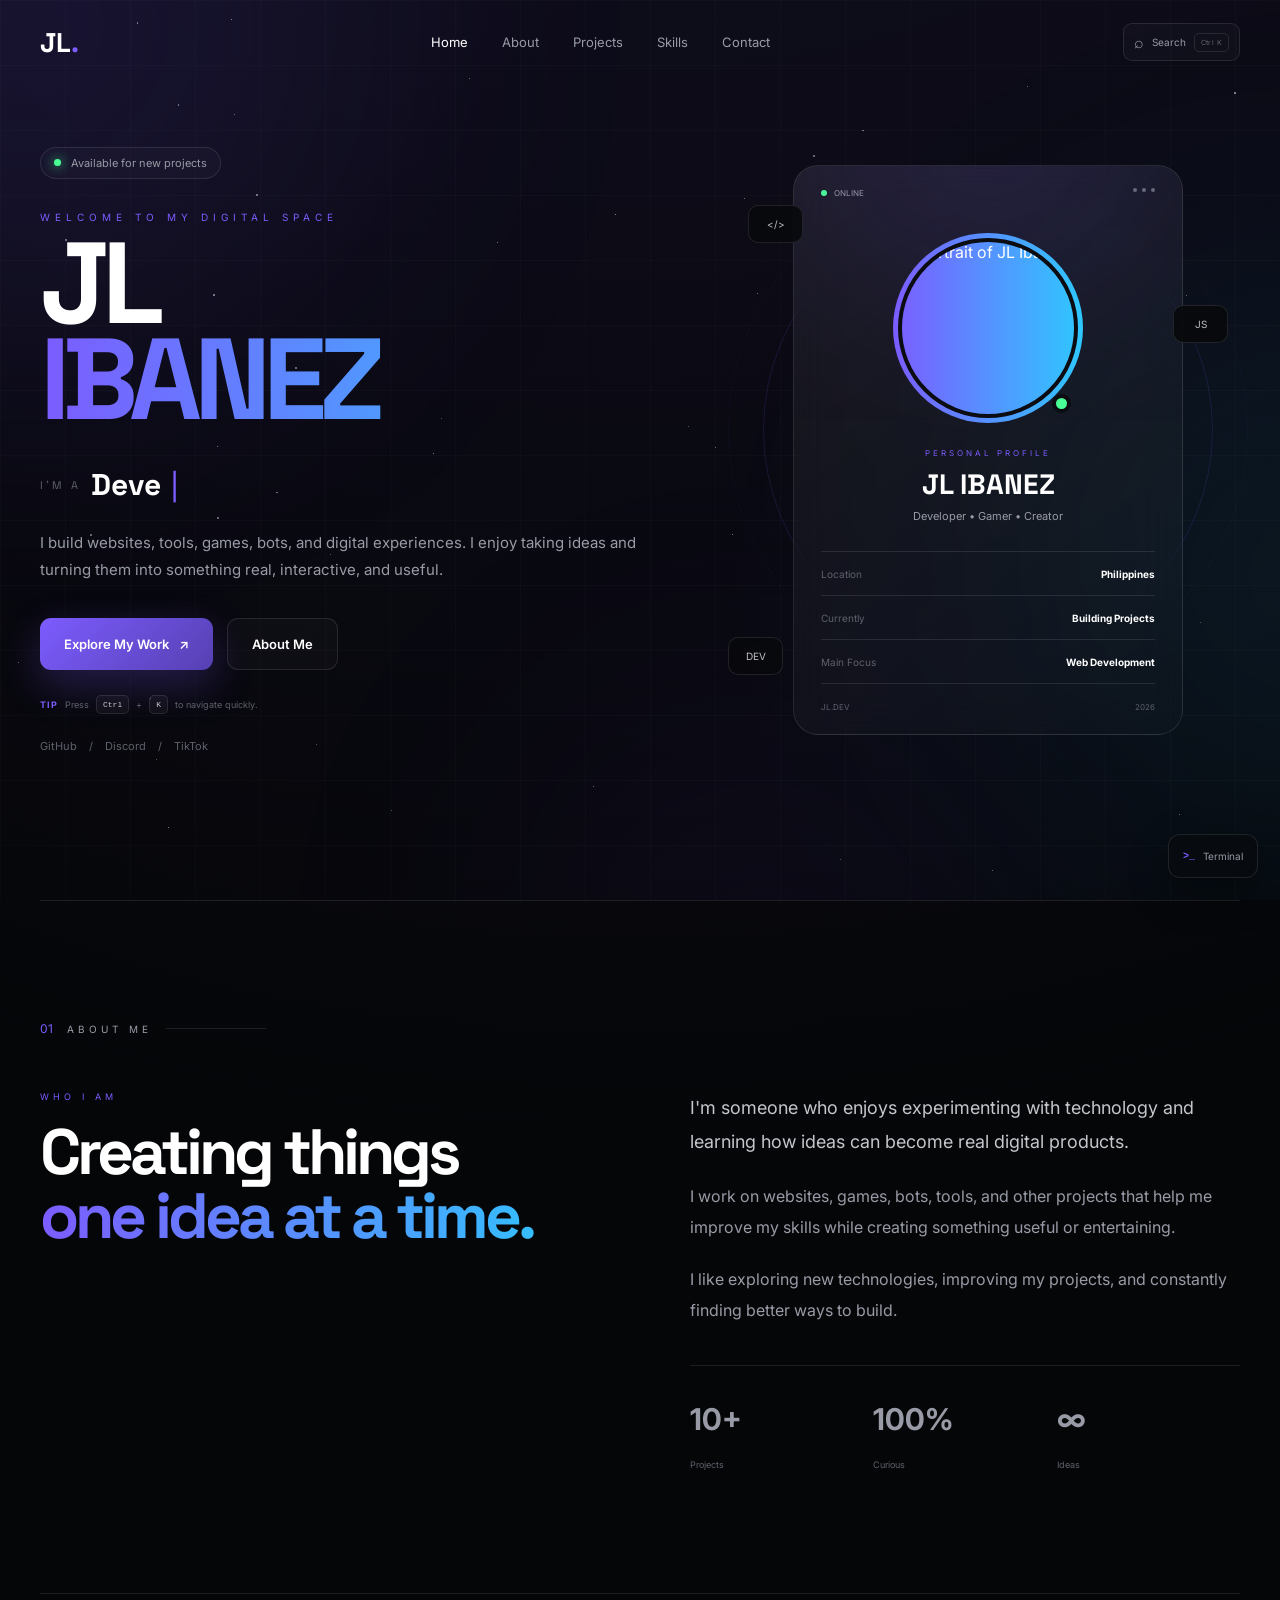
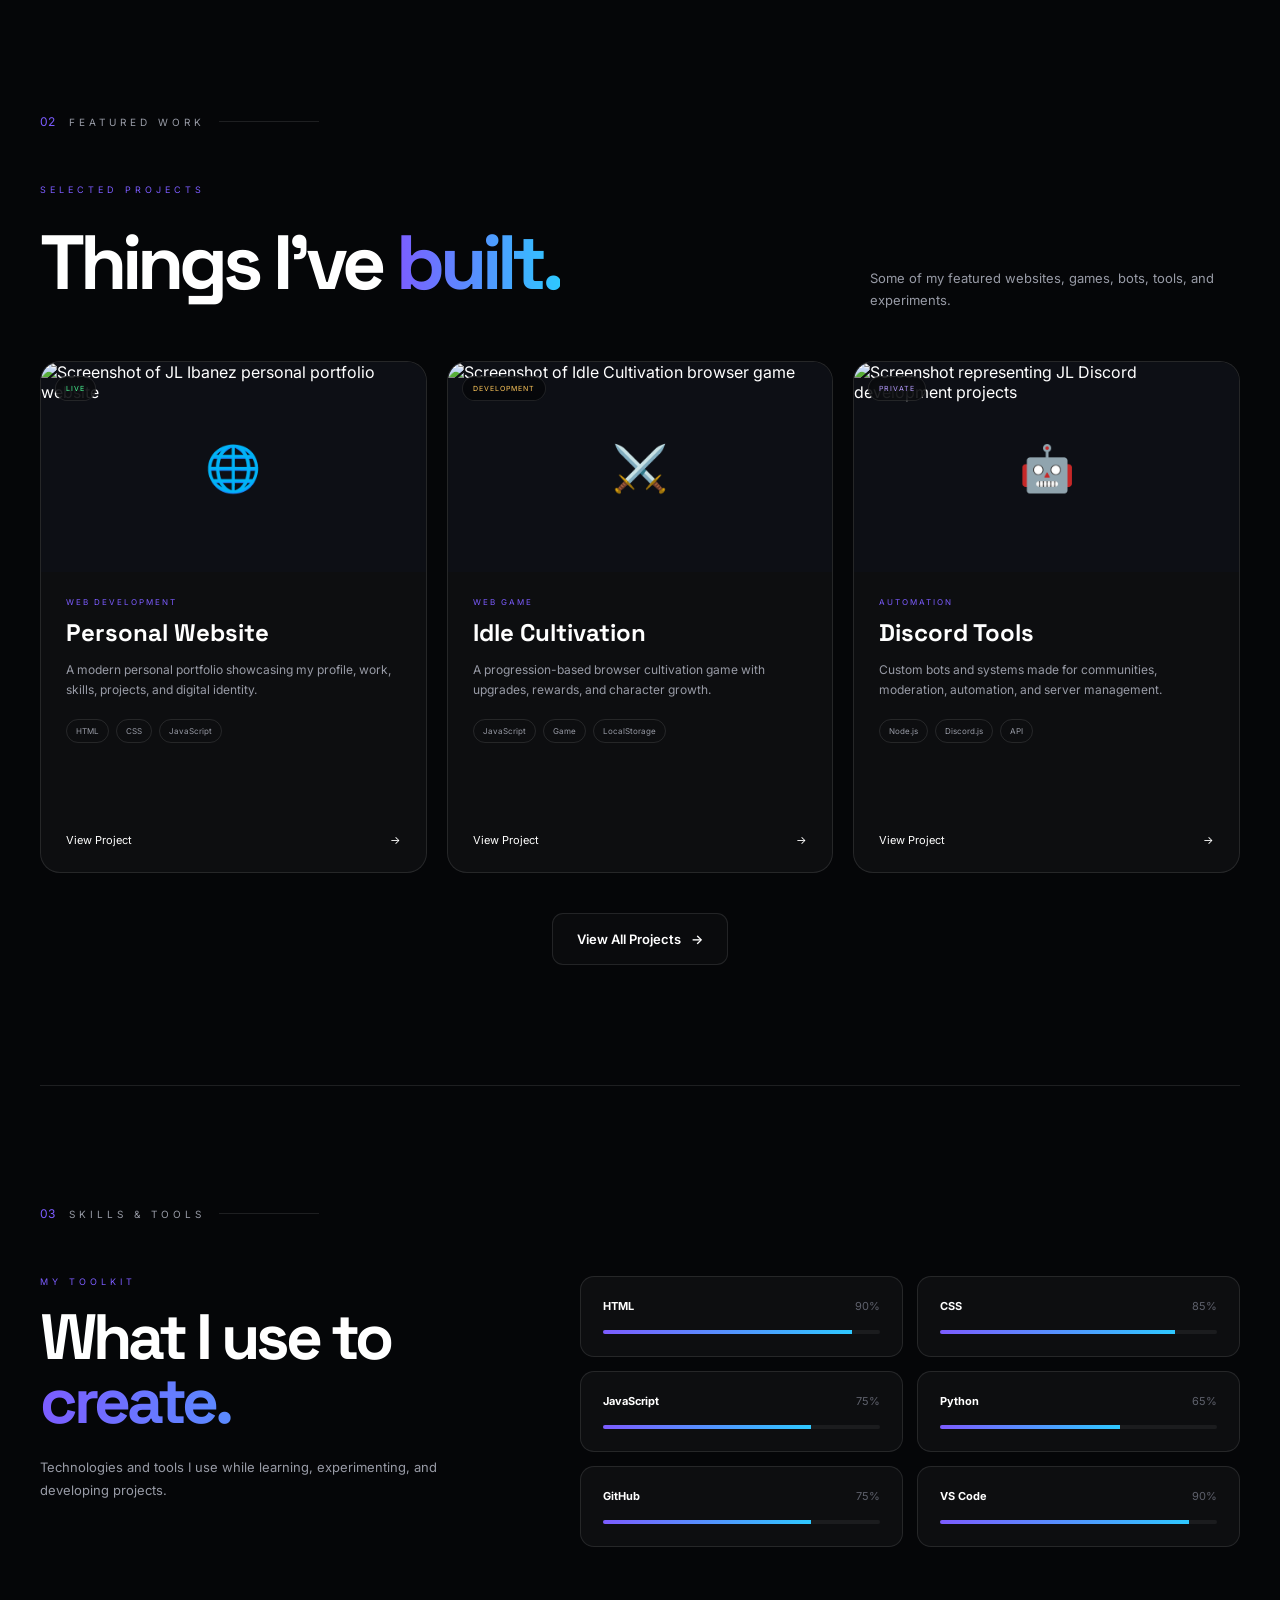
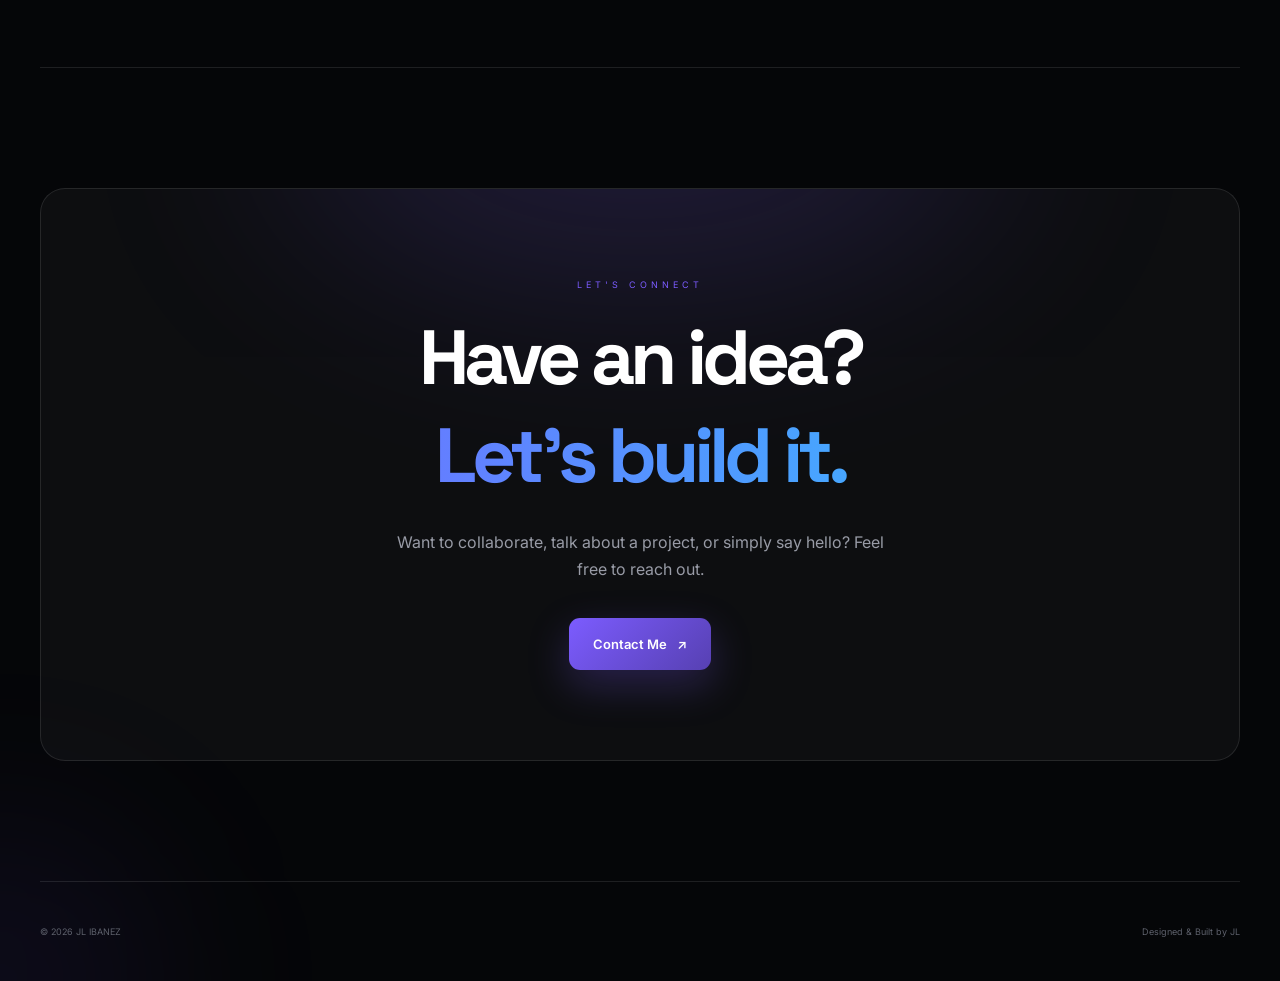
==== commit 95ef71e0: "Update index.html" ====
--- a/index.html
+++ b/index.html
@@ -21,7 +21,7 @@
 
   <meta
     name="keywords"
-    content="JL Ibanez, JL developer, web developer, portfolio, programmer, web development, JavaScript, HTML, CSS, Discord bots, games, Philippines"
+    content="JL Ibanez, JL developer, web developer, developer portfolio, programmer, JavaScript, HTML, CSS, Discord bots, game development, Philippines"
   />
 
   <meta
@@ -44,20 +44,17 @@
     content="#050608"
   />
 
-
   <!-- ======================================
-       CANONICAL URL
+       CANONICAL
   ======================================= -->
 
   <link
     rel="canonical"
-    href="https://yourdomain.com/"
-  />
-
+    href="https://jl-personal-website-ten.vercel.app/"
+  />
 
   <!-- ======================================
        OPEN GRAPH
-       Discord / Facebook / Messenger etc.
   ======================================= -->
 
   <meta
@@ -82,17 +79,17 @@
 
   <meta
     property="og:url"
-    content="https://yourdomain.com/"
+    content="https://jl-personal-website-ten.vercel.app/"
   />
 
   <meta
     property="og:image"
-    content="https://yourdomain.com/assets/og-preview.jpg"
+    content="https://jl-personal-website-ten.vercel.app/assets/og-preview.jpg"
   />
 
   <meta
     property="og:image:secure_url"
-    content="https://yourdomain.com/assets/og-preview.jpg"
+    content="https://jl-personal-website-ten.vercel.app/assets/og-preview.jpg"
   />
 
   <meta
@@ -114,7 +111,6 @@
     property="og:image:alt"
     content="JL Ibanez — Developer, Gamer and Creator"
   />
-
 
   <!-- ======================================
        TWITTER / X
@@ -137,14 +133,13 @@
 
   <meta
     name="twitter:image"
-    content="https://yourdomain.com/assets/og-preview.jpg"
+    content="https://jl-personal-website-ten.vercel.app/assets/og-preview.jpg"
   />
 
   <meta
     name="twitter:image:alt"
     content="JL Ibanez — Developer, Gamer and Creator"
   />
-
 
   <!-- ======================================
        FAVICON
@@ -152,10 +147,9 @@
 
   <link
     rel="icon"
-    type="image/png"
+    type="image/jpeg"
     href="assets/profile.jpg"
   />
-
 
   <!-- ======================================
        STRUCTURED DATA
@@ -166,8 +160,8 @@
     "@context": "https://schema.org",
     "@type": "Person",
     "name": "JL Ibanez",
-    "url": "https://yourdomain.com/",
-    "image": "https://yourdomain.com/assets/profile.jpg",
+    "url": "https://jl-personal-website-ten.vercel.app/",
+    "image": "https://jl-personal-website-ten.vercel.app/assets/profile.jpg",
     "description": "Developer, gamer, and creator building websites, games, tools, bots, and digital experiences.",
     "jobTitle": "Developer",
     "knowsAbout": [
@@ -182,7 +176,6 @@
   }
   </script>
 
-
   <!-- ======================================
        FONTS
   ======================================= -->
@@ -203,11 +196,6 @@
     rel="stylesheet"
   />
 
-
-  <!-- ======================================
-       CSS
-  ======================================= -->
-
   <link
     rel="stylesheet"
     href="style.css"
@@ -216,12 +204,12 @@
 
 <body>
 
-  <!-- ======================================
-       LOADER
-  ======================================= -->
-
-  <div class="loader" id="loader">
-
+  <!-- LOADER -->
+
+  <div
+    class="loader"
+    id="loader"
+  >
     <div class="loader-inner">
 
       <div class="loader-logo">
@@ -237,32 +225,23 @@
       </p>
 
     </div>
-
   </div>
 
-
-  <!-- ======================================
-       BACKGROUND
-  ======================================= -->
+  <!-- BACKGROUND -->
 
   <div class="background">
 
     <div class="grid"></div>
 
     <div class="glow glow-one"></div>
-
     <div class="glow glow-two"></div>
-
     <div class="glow glow-three"></div>
 
     <div id="stars"></div>
 
   </div>
 
-
-  <!-- ======================================
-       HEADER
-  ======================================= -->
+  <!-- HEADER -->
 
   <header
     class="header"
@@ -277,7 +256,6 @@
       JL<span>.</span>
     </a>
 
-
     <nav
       class="nav"
       id="nav"
@@ -321,7 +299,6 @@
 
     </nav>
 
-
     <div class="header-actions">
 
       <button
@@ -329,10 +306,7 @@
         id="commandTrigger"
         aria-label="Open command palette"
       >
-
-        <span>
-          ⌕
-        </span>
+        <span>⌕</span>
 
         <span class="command-trigger-text">
           Search
@@ -341,32 +315,25 @@
         <span class="command-shortcut">
           Ctrl K
         </span>
-
       </button>
-
 
       <button
         class="menu-btn"
         id="menuBtn"
         aria-label="Toggle navigation"
       >
-
         <span></span>
         <span></span>
         <span></span>
-
       </button>
 
     </div>
 
   </header>
 
-
   <main>
 
-    <!-- ======================================
-         HERO
-    ======================================= -->
+    <!-- HERO -->
 
     <section
       class="hero section"
@@ -383,12 +350,10 @@
 
         </div>
 
-
         <p class="eyebrow">
           WELCOME TO MY DIGITAL SPACE
         </p>
 
-
         <h1 class="hero-title">
 
           <span>
@@ -401,7 +366,6 @@
 
         </h1>
 
-
         <div class="hero-role">
 
           <span>
@@ -417,7 +381,6 @@
           </span>
 
         </div>
-
 
         <p class="hero-description">
           I build websites, tools, games, bots, and digital experiences.
@@ -425,7 +388,6 @@
           interactive, and useful.
         </p>
 
-
         <div class="hero-actions">
 
           <a
@@ -433,12 +395,8 @@
             class="btn btn-primary"
           >
             Explore My Work
-
-            <span>
-              ↗
-            </span>
+            <span>↗</span>
           </a>
-
 
           <a
             href="#about"
@@ -449,7 +407,6 @@
 
         </div>
 
-
         <div class="hero-shortcut-hint">
 
           <span>
@@ -458,22 +415,15 @@
 
           Press
 
-          <kbd>
-            Ctrl
-          </kbd>
-
-          <span>
-            +
-          </span>
-
-          <kbd>
-            K
-          </kbd>
+          <kbd>Ctrl</kbd>
+
+          <span>+</span>
+
+          <kbd>K</kbd>
 
           to navigate quickly.
 
         </div>
-
 
         <div class="hero-socials">
 
@@ -497,30 +447,24 @@
 
       </div>
 
-
       <div class="hero-right">
 
         <div class="profile-wrapper">
 
           <div class="profile-orbit orbit-one"></div>
-
           <div class="profile-orbit orbit-two"></div>
-
 
           <div class="floating-chip chip-one">
             &lt;/&gt;
           </div>
 
-
           <div class="floating-chip chip-two">
             JS
           </div>
 
-
           <div class="floating-chip chip-three">
             DEV
           </div>
-
 
           <article
             class="profile-card"
@@ -529,7 +473,6 @@
 
             <div class="profile-card-glow"></div>
 
-
             <div class="profile-top">
 
               <div class="status">
@@ -539,7 +482,6 @@
                 ONLINE
 
               </div>
-
 
               <div class="card-dots">
 
@@ -550,7 +492,6 @@
               </div>
 
             </div>
-
 
             <div class="profile-image-wrap">
 
@@ -568,7 +509,6 @@
 
             </div>
 
-
             <div class="profile-content">
 
               <p class="profile-label">
@@ -585,7 +525,6 @@
 
             </div>
 
-
             <div class="profile-data">
 
               <div class="profile-data-row">
@@ -600,7 +539,6 @@
 
               </div>
 
-
               <div class="profile-data-row">
 
                 <span>
@@ -613,7 +551,6 @@
 
               </div>
 
-
               <div class="profile-data-row">
 
                 <span>
@@ -628,7 +565,6 @@
 
             </div>
 
-
             <div class="profile-footer">
 
               <span>
@@ -649,10 +585,7 @@
 
     </section>
 
-
-    <!-- ======================================
-         ABOUT
-    ======================================= -->
+    <!-- ABOUT -->
 
     <section
       class="about section"
@@ -671,7 +604,6 @@
 
       </div>
 
-
       <div class="about-grid">
 
         <div class="about-heading">
@@ -680,7 +612,6 @@
             WHO I AM
           </p>
 
-
           <h2>
 
             Creating things
@@ -692,7 +623,6 @@
           </h2>
 
         </div>
-
 
         <div class="about-content">
 
@@ -700,7 +630,6 @@
             I'm someone who enjoys experimenting with technology
             and learning how ideas can become real digital products.
           </p>
-
 
           <p>
             I work on websites, games, bots, tools, and other
@@ -708,13 +637,11 @@
             something useful or entertaining.
           </p>
 
-
           <p>
             I like exploring new technologies, improving my projects,
             and constantly finding better ways to build.
           </p>
 
-
           <div class="about-stats">
 
             <div class="stat">
@@ -729,7 +656,6 @@
 
             </div>
 
-
             <div class="stat">
 
               <strong>
@@ -742,7 +668,6 @@
 
             </div>
 
-
             <div class="stat">
 
               <strong>
@@ -763,10 +688,7 @@
 
     </section>
 
-
-    <!-- ======================================
-         PROJECTS
-    ======================================= -->
+    <!-- PROJECTS -->
 
     <section
       class="projects section"
@@ -785,7 +707,6 @@
 
       </div>
 
-
       <div class="projects-header">
 
         <div>
@@ -794,7 +715,6 @@
             SELECTED PROJECTS
           </p>
 
-
           <h2>
 
             Things I've
@@ -806,7 +726,6 @@
           </h2>
 
         </div>
-
 
         <p class="projects-description">
           Some of my featured websites, games, bots,
@@ -815,8 +734,9 @@
 
       </div>
 
-
       <div class="project-grid">
+
+        <!-- PROJECT 1 -->
 
         <article class="project-card">
 
@@ -838,7 +758,6 @@
 
           </div>
 
-
           <div class="project-body">
 
             <p class="project-category">
@@ -854,17 +773,21 @@
               work, skills, projects, and digital identity.
             </p>
 
-
             <div class="project-tags">
 
-              <span>HTML</span>
-
-              <span>CSS</span>
-
-              <span>JavaScript</span>
-
-            </div>
-
+              <span>
+                HTML
+              </span>
+
+              <span>
+                CSS
+              </span>
+
+              <span>
+                JavaScript
+              </span>
+
+            </div>
 
             <a
               href="projects.html"
@@ -881,6 +804,7 @@
 
         </article>
 
+        <!-- PROJECT 2 -->
 
         <article class="project-card">
 
@@ -902,7 +826,6 @@
 
           </div>
 
-
           <div class="project-body">
 
             <p class="project-category">
@@ -918,7 +841,6 @@
               with upgrades, rewards, and character growth.
             </p>
 
-
             <div class="project-tags">
 
               <span>
@@ -934,7 +856,6 @@
               </span>
 
             </div>
-
 
             <a
               href="projects.html"
@@ -951,6 +872,7 @@
 
         </article>
 
+        <!-- PROJECT 3 -->
 
         <article class="project-card">
 
@@ -972,7 +894,6 @@
 
           </div>
 
-
           <div class="project-body">
 
             <p class="project-category">
@@ -988,7 +909,6 @@
               moderation, automation, and server management.
             </p>
 
-
             <div class="project-tags">
 
               <span>
@@ -1004,7 +924,6 @@
               </span>
 
             </div>
-
 
             <a
               href="projects.html"
@@ -1023,7 +942,6 @@
 
       </div>
 
-
       <div class="view-all-projects">
 
         <a
@@ -1041,10 +959,7 @@
 
     </section>
 
-
-    <!-- ======================================
-         SKILLS
-    ======================================= -->
+    <!-- SKILLS -->
 
     <section
       class="skills section"
@@ -1063,7 +978,6 @@
 
       </div>
 
-
       <div class="skills-layout">
 
         <div class="skills-heading">
@@ -1072,7 +986,6 @@
             MY TOOLKIT
           </p>
 
-
           <h2>
 
             What I use to
@@ -1082,7 +995,6 @@
             </span>
 
           </h2>
-
 
           <p>
             Technologies and tools I use while learning,
@@ -1091,166 +1003,82 @@
 
         </div>
 
-
         <div class="skills-grid">
 
           <div class="skill-card">
 
             <div class="skill-header">
-
-              <strong>
-                HTML
-              </strong>
-
-              <span>
-                90%
-              </span>
-
-            </div>
-
+              <strong>HTML</strong>
+              <span>90%</span>
+            </div>
 
             <div class="skill-track">
-
-              <div
-                class="skill-progress"
-                data-width="90"
-              ></div>
-
-            </div>
-
-          </div>
-
+              <div class="skill-progress" data-width="90"></div>
+            </div>
+
+          </div>
 
           <div class="skill-card">
 
             <div class="skill-header">
-
-              <strong>
-                CSS
-              </strong>
-
-              <span>
-                85%
-              </span>
-
-            </div>
-
+              <strong>CSS</strong>
+              <span>85%</span>
+            </div>
 
             <div class="skill-track">
-
-              <div
-                class="skill-progress"
-                data-width="85"
-              ></div>
-
-            </div>
-
-          </div>
-
+              <div class="skill-progress" data-width="85"></div>
+            </div>
+
+          </div>
 
           <div class="skill-card">
 
             <div class="skill-header">
-
-              <strong>
-                JavaScript
-              </strong>
-
-              <span>
-                75%
-              </span>
-
-            </div>
-
+              <strong>JavaScript</strong>
+              <span>75%</span>
+            </div>
 
             <div class="skill-track">
-
-              <div
-                class="skill-progress"
-                data-width="75"
-              ></div>
-
-            </div>
-
-          </div>
-
+              <div class="skill-progress" data-width="75"></div>
+            </div>
+
+          </div>
 
           <div class="skill-card">
 
             <div class="skill-header">
-
-              <strong>
-                Python
-              </strong>
-
-              <span>
-                65%
-              </span>
-
-            </div>
-
+              <strong>Python</strong>
+              <span>65%</span>
+            </div>
 
             <div class="skill-track">
-
-              <div
-                class="skill-progress"
-                data-width="65"
-              ></div>
-
-            </div>
-
-          </div>
-
+              <div class="skill-progress" data-width="65"></div>
+            </div>
+
+          </div>
 
           <div class="skill-card">
 
             <div class="skill-header">
-
-              <strong>
-                GitHub
-              </strong>
-
-              <span>
-                75%
-              </span>
-
-            </div>
-
+              <strong>GitHub</strong>
+              <span>75%</span>
+            </div>
 
             <div class="skill-track">
-
-              <div
-                class="skill-progress"
-                data-width="75"
-              ></div>
-
-            </div>
-
-          </div>
-
+              <div class="skill-progress" data-width="75"></div>
+            </div>
+
+          </div>
 
           <div class="skill-card">
 
             <div class="skill-header">
-
-              <strong>
-                VS Code
-              </strong>
-
-              <span>
-                90%
-              </span>
-
-            </div>
-
+              <strong>VS Code</strong>
+              <span>90%</span>
+            </div>
 
             <div class="skill-track">
-
-              <div
-                class="skill-progress"
-                data-width="90"
-              ></div>
-
+              <div class="skill-progress" data-width="90"></div>
             </div>
 
           </div>
@@ -1261,10 +1089,7 @@
 
     </section>
 
-
-    <!-- ======================================
-         CONTACT
-    ======================================= -->
+    <!-- CONTACT -->
 
     <section
       class="contact section"
@@ -1279,7 +1104,6 @@
           LET'S CONNECT
         </p>
 
-
         <h2>
 
           Have an idea?
@@ -1289,13 +1113,11 @@
           </span>
 
         </h2>
-
 
         <p class="contact-text">
           Want to collaborate, talk about a project,
           or simply say hello? Feel free to reach out.
         </p>
-
 
         <a
           href="mailto:your@email.com"
@@ -1314,10 +1136,7 @@
 
   </main>
 
-
-  <!-- ======================================
-       COMMAND PALETTE
-  ======================================= -->
+  <!-- COMMAND PALETTE -->
 
   <div
     class="command-palette"
@@ -1329,7 +1148,6 @@
       class="command-backdrop"
       id="commandBackdrop"
     ></div>
-
 
     <div class="command-window">
 
@@ -1352,51 +1170,27 @@
 
       </div>
 
-
       <div
         class="command-results"
         id="commandResults"
       ></div>
 
-
       <div class="command-footer">
 
         <div>
-
           <kbd>↑</kbd>
-
           <kbd>↓</kbd>
-
-          <span>
-            Navigate
-          </span>
-
-        </div>
-
+          <span>Navigate</span>
+        </div>
 
         <div>
-
-          <kbd>
-            Enter
-          </kbd>
-
-          <span>
-            Select
-          </span>
-
-        </div>
-
+          <kbd>Enter</kbd>
+          <span>Select</span>
+        </div>
 
         <div>
-
-          <kbd>
-            Esc
-          </kbd>
-
-          <span>
-            Close
-          </span>
-
+          <kbd>Esc</kbd>
+          <span>Close</span>
         </div>
 
       </div>
@@ -1405,10 +1199,7 @@
 
   </div>
 
-
-  <!-- ======================================
-       TERMINAL
-  ======================================= -->
+  <!-- TERMINAL -->
 
   <div
     class="terminal-overlay"
@@ -1421,7 +1212,6 @@
       id="terminalBackdrop"
     ></div>
 
-
     <div class="terminal-window">
 
       <div class="terminal-header">
@@ -1431,20 +1221,16 @@
           <div class="terminal-lights">
 
             <span></span>
-
             <span></span>
-
             <span></span>
 
           </div>
-
 
           <p>
             JL.DEV TERMINAL
           </p>
 
         </div>
-
 
         <button
           id="terminalClose"
@@ -1456,7 +1242,6 @@
 
       </div>
 
-
       <div
         class="terminal-body"
         id="terminalBody"
@@ -1478,12 +1263,10 @@
 
         </div>
 
-
         <div
           class="terminal-output"
           id="terminalOutput"
         ></div>
-
 
         <div class="terminal-input-row">
 
@@ -1507,10 +1290,7 @@
 
   </div>
 
-
-  <!-- ======================================
-       TERMINAL BUTTON
-  ======================================= -->
+  <!-- TERMINAL BUTTON -->
 
   <button
     class="terminal-trigger"
@@ -1527,10 +1307,7 @@
 
   </button>
 
-
-  <!-- ======================================
-       FOOTER
-  ======================================= -->
+  <!-- FOOTER -->
 
   <footer>
 
@@ -1543,15 +1320,13 @@
     </p>
 
   </footer>
-
 
   <div
     class="cursor-glow"
     id="cursorGlow"
   ></div>
 
-
   <script src="script.js"></script>
 
 </body>
-</html>+</html>
